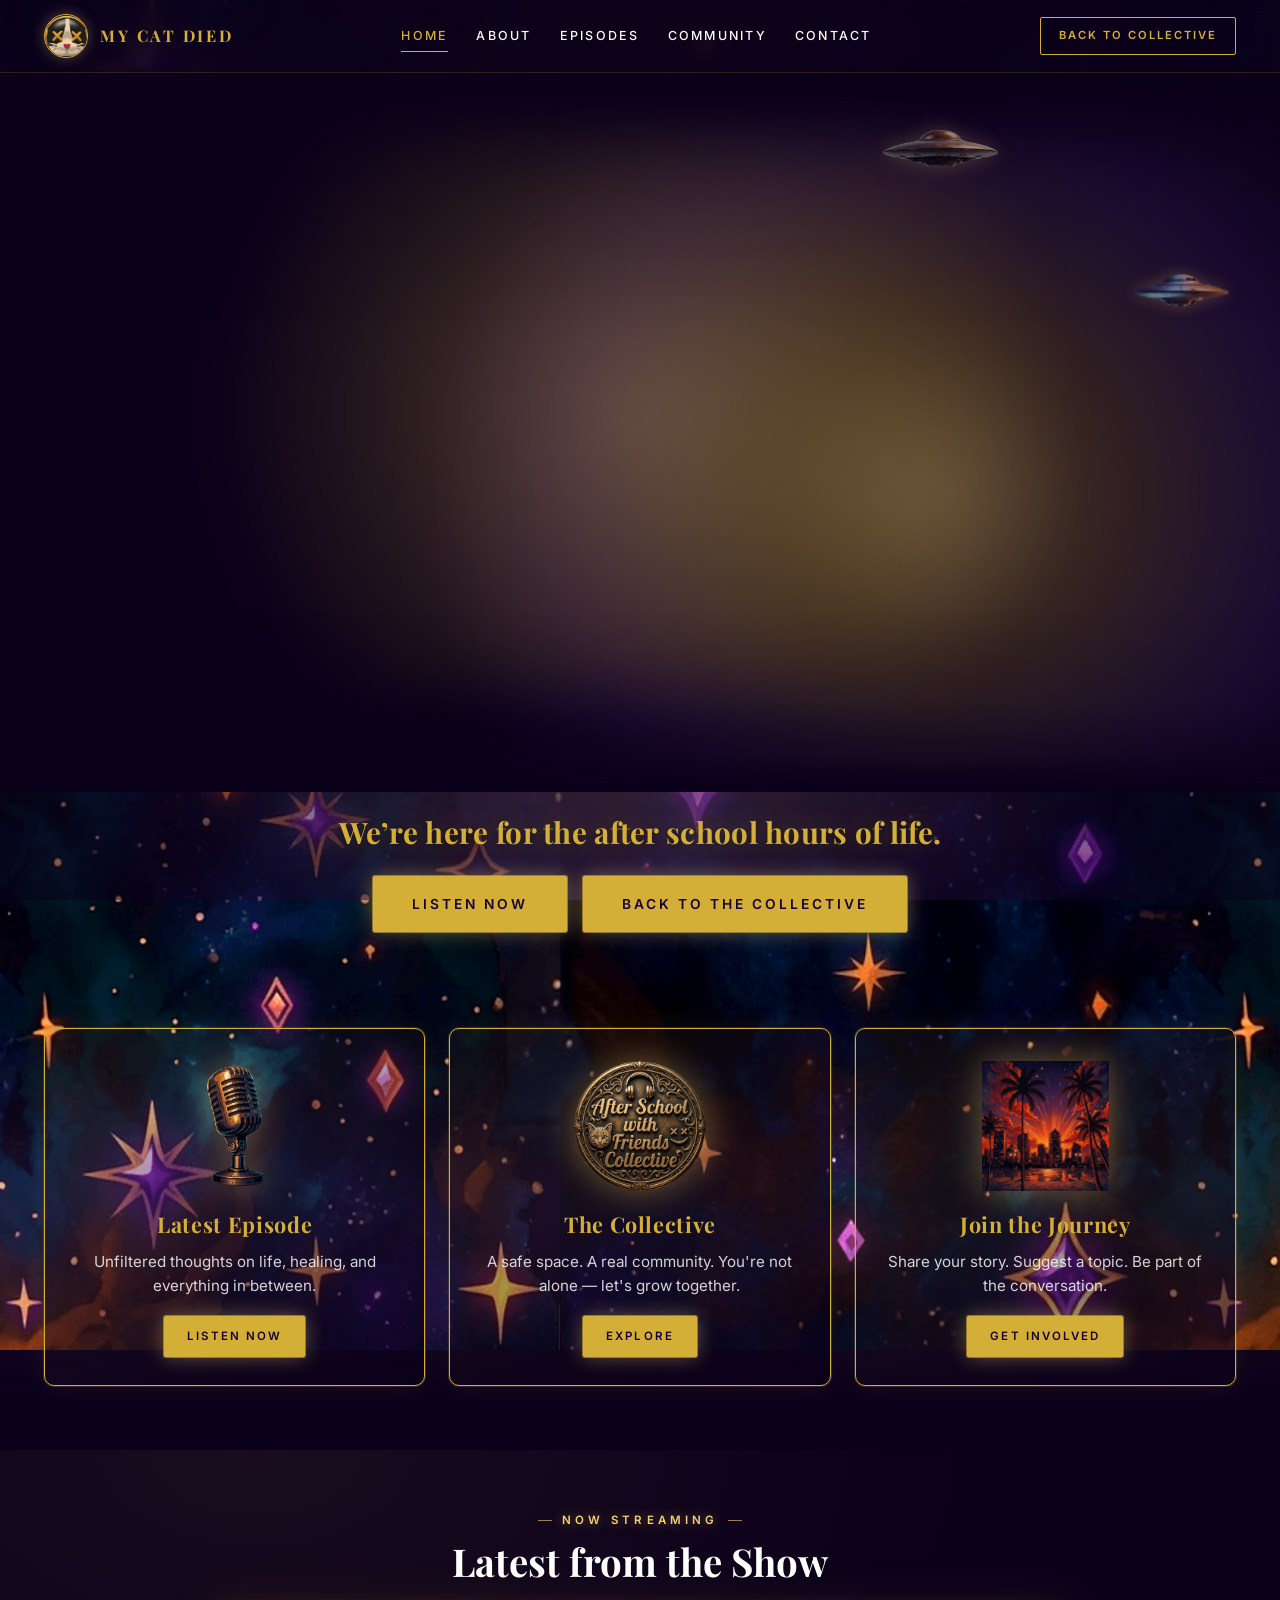
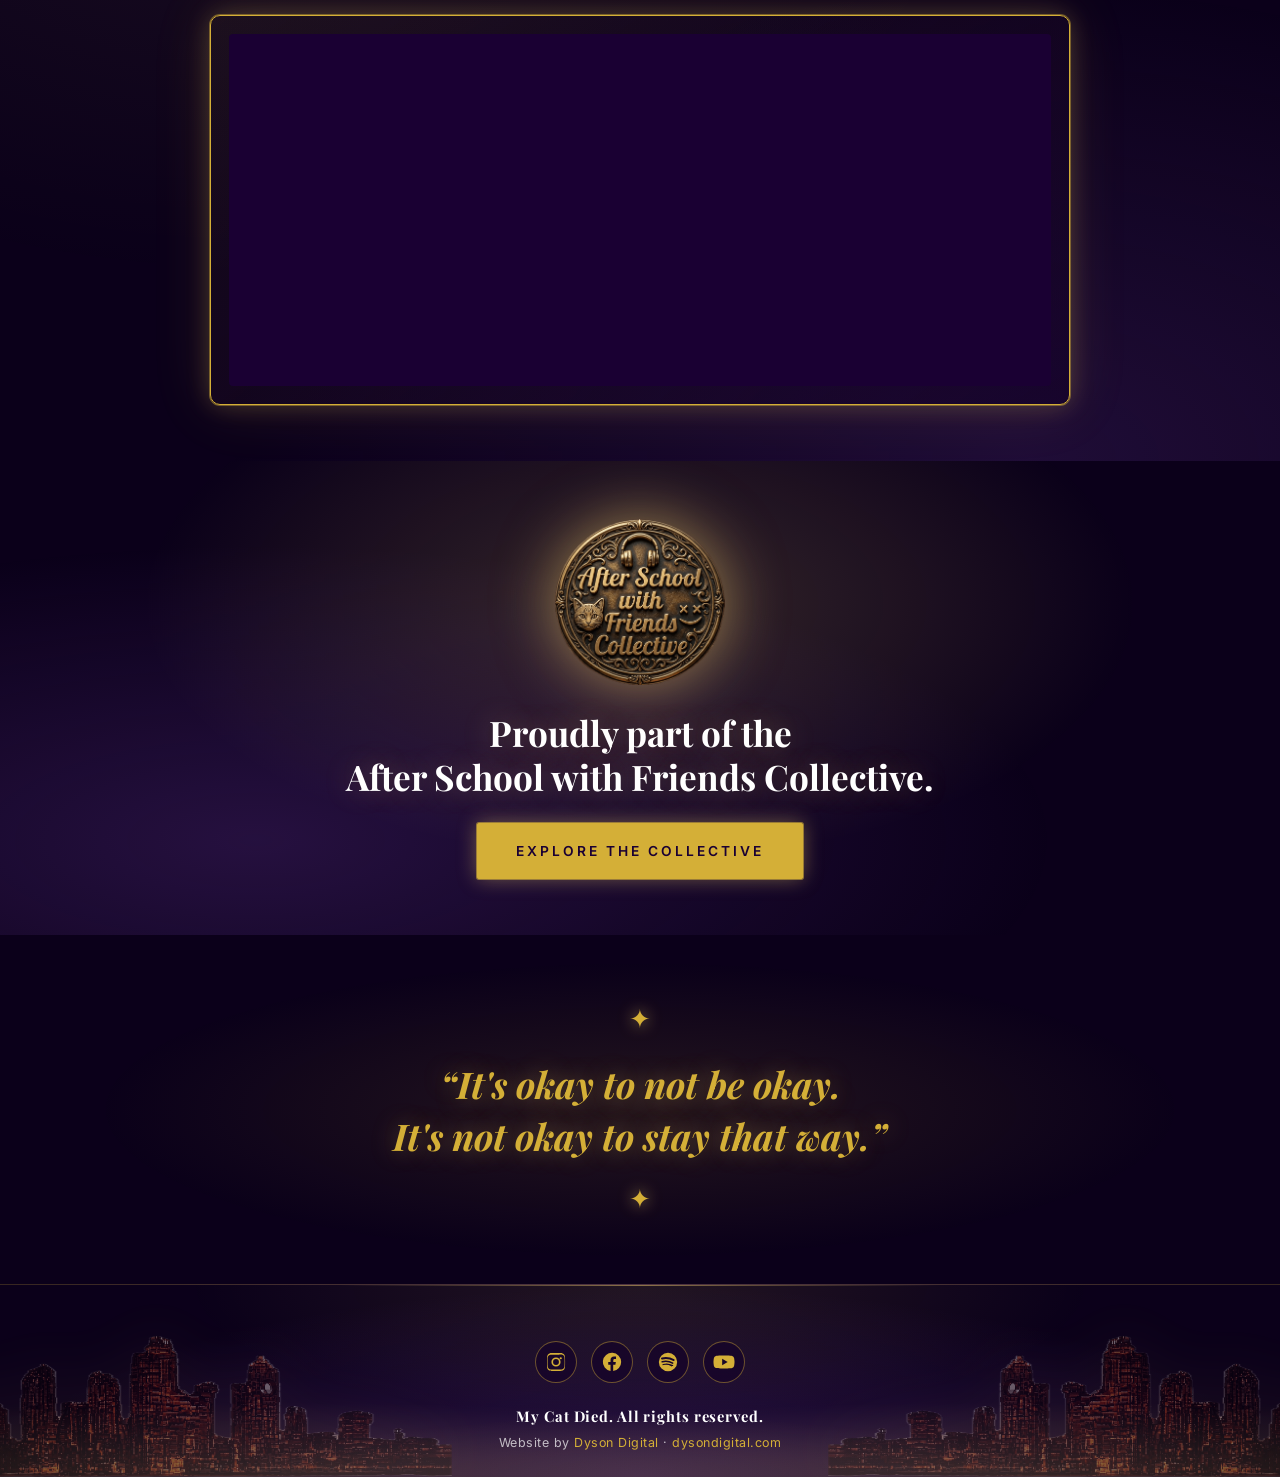
==== index.html @ 33114d86 "Add files via upload" ====
<!DOCTYPE html>
<html lang="en">
<head>
  <meta charset="UTF-8" />
  <meta name="viewport" content="width=device-width, initial-scale=1.0" />
  <meta name="theme-color" content="#0b001a" />

  <title>My Cat Died — A Podcast About Life, Laughter & Mental Health</title>
  <meta name="description" content="My Cat Died is a podcast about life, laughter & mental health. Hosted by Staffman. Proudly part of the After School with Friends Collective." />
  <meta name="author" content="The Staffman / After School with Friends Collective" />
  <meta name="robots" content="index, follow" />

  <meta property="og:type" content="website" />
  <meta property="og:title" content="My Cat Died — A Podcast About Life, Laughter & Mental Health" />
  <meta property="og:description" content="Raw conversations. Real stories. A little humor. A lot of healing." />
  <meta property="og:image" content="images/logo-main.png" />
  <meta property="og:url" content="https://mycatdied.com" />

  <meta name="twitter:card" content="summary_large_image" />
  <meta name="twitter:title" content="My Cat Died — Podcast" />
  <meta name="twitter:description" content="A podcast about life, laughter & mental health." />
  <meta name="twitter:image" content="images/logo-main.png" />

  <link rel="icon" type="image/png" href="images/logo-main.png" />
  <link rel="apple-touch-icon" href="images/logo-main.png" />
  <link rel="shortcut icon" href="images/logo-main.png" />

  <link rel="preconnect" href="https://fonts.googleapis.com" />
  <link rel="preconnect" href="https://fonts.gstatic.com" crossorigin />
  <link href="https://fonts.googleapis.com/css2?family=Playfair+Display:ital,wght@0,400;0,700;0,900;1,400&family=Inter:wght@300;400;500;600;700&display=swap" rel="stylesheet" />

  <link rel="stylesheet" href="style.css?v=11" />

  <script type="application/ld+json">
  {
    "@context": "https://schema.org",
    "@type": "PodcastSeries",
    "name": "My Cat Died",
    "description": "A podcast about life, laughter & mental health. Hosted by Staffman.",
    "url": "https://mycatdied.com",
    "image": "images/logo-main.png",
    "author": { "@type": "Person", "name": "The Staffman" },
    "publisher": {
      "@type": "Organization",
      "name": "After School with Friends Collective",
      "url": "https://afterschoolspecialpodcast.com/collective.html",
      "logo": { "@type": "ImageObject", "url": "images/collective-stamp.png" }
    },
    "inLanguage": "en-US",
    "genre": ["Mental Health", "Comedy", "Talk"]
  }
  </script>

  <!-- Google tag (gtag.js) -->
  <script async src="https://www.googletagmanager.com/gtag/js?id=G-XLEHWOXNBV"></script>
  <script>
    window.dataLayer = window.dataLayer || [];
    function gtag(){dataLayer.push(arguments);}
    gtag('js', new Date());
    gtag('config', 'G-XLEHWOXNBV');
  </script>

  <!-- Microsoft Clarity -->
  <script type="text/javascript">
    (function(c,l,a,r,i,t,y){
      c[a]=c[a]||function(){(c[a].q=c[a].q||[]).push(arguments)};
      t=l.createElement(r);t.async=1;t.src="https://www.clarity.ms/tag/"+i;
      y=l.getElementsByTagName(r)[0];y.parentNode.insertBefore(t,y);
    })(window, document, "clarity", "script", "w18806kn40");
  </script>
</head>
<body class="is-home">

  <!-- Star background system (layered: far + near for depth) -->
  <div class="page-bg page-bg-far" aria-hidden="true"></div>
  <div class="page-bg" aria-hidden="true"></div>
  <div class="page-overlay" aria-hidden="true"></div>

  <!-- Global ambient ships (drift across all pages, low opacity) -->
  <div class="ambient-ships" aria-hidden="true">
    <img class="ambient-ship ambient-ship-a" src="images/hero-spaceship2.png" alt="" loading="lazy" />
    <img class="ambient-ship ambient-ship-b" src="images/hero-spaceship3.png" alt="" loading="lazy" />
  </div>

  <!-- ============== HEADER ============== -->
  <header class="site-header" id="siteHeader">
    <div class="container header-inner">
      <a href="index.html" class="brand" aria-label="My Cat Died home">
        <img src="images/logo-main.png" alt="My Cat Died" width="48" height="48" loading="eager" />
        <span class="brand-text">MY CAT DIED</span>
      </a>

      <nav class="primary-nav" aria-label="Primary">
        <a href="index.html" class="active">Home</a>
        <a href="about.html">About</a>
        <a href="episodes.html">Episodes</a>
        <a href="community.html">Community</a>
        <a href="contact.html">Contact</a>
      </nav>

      <a href="https://afterschoolspecialpodcast.com/collective.html" class="btn-collective" target="_blank" rel="noopener">
        Back to Collective
      </a>

      <button class="nav-toggle" id="navToggle" aria-label="Open menu" aria-expanded="false" aria-controls="mobileMenu">
        <span></span><span></span><span></span>
      </button>
    </div>

    <div class="mobile-menu" id="mobileMenu" aria-hidden="true">
      <a href="index.html">Home</a>
      <a href="about.html">About</a>
      <a href="episodes.html">Episodes</a>
      <a href="community.html">Community</a>
      <a href="contact.html">Contact</a>
      <a href="https://afterschoolspecialpodcast.com/collective.html" class="mobile-collective" target="_blank" rel="noopener">Back to Collective</a>
    </div>
  </header>

  <main>

    <!-- ============== 1. HERO — cinematic scene composition ============== -->
    <section class="hero" id="hero">
      <div class="hero-overlay" aria-hidden="true"></div>
      <div class="hero-aura" aria-hidden="true"></div>

      <div class="hero-ships" aria-hidden="true">
        <img src="images/hero-ship.png" class="ship ship-1" alt="" loading="lazy" />
        <img src="images/hero-spaceship2.png" class="ship ship-2" alt="" loading="lazy" />
        <img src="images/hero-spaceship3.png" class="ship ship-3" alt="" loading="lazy" />
      </div>

      <div class="hero-video-stage">
        <div class="hero-video-glow"></div>
        <video
          class="hero-video hero-video-desktop"
          autoplay
          muted
          loop
          playsinline
          webkit-playsinline
          preload="auto"
          aria-label="My Cat Died — A podcast about life, laughter and mental health">
          <source src="videos/hero-foreground.MP4" type="video/mp4" />
          <source src="videos/hero-foreground.mp4" type="video/mp4" />
          <source src="videos/hero-foreground.MOV" type="video/mp4" />
        </video>
        <video
          class="hero-video hero-video-mobile"
          autoplay
          muted
          loop
          playsinline
          webkit-playsinline
          preload="auto"
          aria-hidden="true">
          <source src="videos/hero-foregroundmobile.mp4" type="video/mp4" />
          <source src="videos/hero-foregroundmobile.MP4" type="video/mp4" />
        </video>
      </div>
    </section>

    <!-- ============== HERO CLOSER — sits BELOW the video ============== -->
    <section class="hero-closer">
      <div class="container">
        <p class="hero-blurb">We&rsquo;re here for the after school hours of life.</p>
        <div class="hero-ctas">
          <a href="episodes.html" class="btn btn-gold btn-large">Listen Now</a>
          <a href="https://afterschoolspecialpodcast.com/collective.html" class="btn btn-outline btn-large" target="_blank" rel="noopener">Back to the Collective</a>
        </div>
      </div>
    </section>

    <!-- ============== 3. THREE-COLUMN GRID ============== -->
    <section class="trio">
      <div class="container">
        <ul class="trio-grid">
          <li class="trio-card reveal">
            <div class="trio-art">
              <img src="images/mic-icon.png" alt="" width="120" height="120" loading="lazy" />
            </div>
            <h3 class="trio-title">Latest Episode</h3>
            <p class="trio-text">Unfiltered thoughts on life, healing, and everything in between.</p>
            <a href="https://youtube.com/playlist?list=PLUnJ58rriL2nVkKyARi2ZxRElRtIhyahf&amp;si=g2WKGGjM8XmA2pbw" class="btn btn-gold btn-small" target="_blank" rel="noopener">Listen Now</a>
          </li>

          <li class="trio-card trio-card-center reveal">
            <div class="trio-art">
              <img src="images/collective-stamp.png" alt="After School with Friends Collective seal" width="160" height="160" loading="lazy" />
            </div>
            <h3 class="trio-title">The Collective</h3>
            <p class="trio-text">A safe space. A real community. You're not alone — let's grow together.</p>
            <a href="https://afterschoolspecialpodcast.com/collective.html" class="btn btn-gold btn-small" target="_blank" rel="noopener">Explore</a>
          </li>

          <li class="trio-card reveal">
            <div class="trio-art">
              <img src="images/hero-palms.png" alt="" width="220" height="180" loading="lazy" />
            </div>
            <h3 class="trio-title">Join the Journey</h3>
            <p class="trio-text">Share your story. Suggest a topic. Be part of the conversation.</p>
            <a href="contact.html" class="btn btn-gold btn-small">Get Involved</a>
          </li>
        </ul>
      </div>
    </section>

    <!-- ============== 4. FEATURED SPOTIFY EMBED ============== -->
    <section class="featured" id="featured">
      <div class="container">
        <div class="section-head reveal">
          <span class="section-kicker">Now Streaming</span>
          <h2 class="section-title">Latest from the Show</h2>
        </div>

        <div class="featured-frame reveal">
          <iframe
            class="spotify-embed"
            title="My Cat Died on Spotify"
            src="https://open.spotify.com/embed/show/7yxQ1P6vtBlSaiVeNswRfO?utm_source=generator&theme=0"
            width="100%"
            height="352"
            frameborder="0"
            loading="lazy"
            allow="autoplay; clipboard-write; encrypted-media; fullscreen; picture-in-picture"></iframe>
        </div>
      </div>
    </section>

    <!-- ============== 5. PROUDLY PART OF ============== -->
    <section class="proudly" id="proudly">
      <div class="container proudly-inner reveal">
        <img class="proudly-stamp" src="images/collective-stamp.png" alt="After School with Friends Collective seal" width="180" height="180" loading="lazy" />
        <h2 class="proudly-title">Proudly part of the<br/>After School with Friends Collective.</h2>
        <a href="https://afterschoolspecialpodcast.com/collective.html" class="btn btn-gold btn-large btn-glow" target="_blank" rel="noopener">Explore the Collective</a>
      </div>
    </section>

    <!-- ============== 6. QUOTE ============== -->
    <section class="quote-section">
      <div class="container reveal">
        <span class="quote-stars" aria-hidden="true">✦</span>
        <blockquote class="big-quote">
          &ldquo;It's okay to not be okay.<br/>
          It's not okay to stay that way.&rdquo;
        </blockquote>
        <span class="quote-stars" aria-hidden="true">✦</span>
      </div>
    </section>
  </main>

  <!-- ============== ENHANCED FOOTER ============== -->
  <footer class="site-footer">
    <div class="footer-cities" aria-hidden="true">
      <img class="footer-city footer-city-left" src="images/hero-city.png" alt="" loading="lazy" />
      <img class="footer-city footer-city-right" src="images/hero-city.png" alt="" loading="lazy" />
    </div>

    <div class="container footer-inner">
      <ul class="footer-socials" aria-label="Follow us">
        <li><a href="https://www.instagram.com/mycatdiedpod/" target="_blank" rel="noopener" aria-label="Instagram">
          <svg viewBox="0 0 24 24" width="22" height="22" aria-hidden="true"><path fill="currentColor" d="M12 2.2c3.2 0 3.6 0 4.8.1 1.2 0 1.8.2 2.3.4.6.2 1 .5 1.4.9.4.4.7.9.9 1.4.2.5.4 1.1.4 2.3.1 1.2.1 1.6.1 4.7s0 3.5-.1 4.7c0 1.2-.2 1.8-.4 2.3-.2.6-.5 1-.9 1.4-.4.4-.9.7-1.4.9-.5.2-1.1.4-2.3.4-1.2.1-1.6.1-4.8.1s-3.6 0-4.8-.1c-1.2 0-1.8-.2-2.3-.4-.6-.2-1-.5-1.4-.9-.4-.4-.7-.9-.9-1.4-.2-.5-.4-1.1-.4-2.3C2.2 15.5 2.2 15.1 2.2 12s0-3.5.1-4.7c0-1.2.2-1.8.4-2.3.2-.6.5-1 .9-1.4.4-.4.9-.7 1.4-.9.5-.2 1.1-.4 2.3-.4C8.5 2.2 8.9 2.2 12 2.2Zm0 1.8c-3.1 0-3.5 0-4.7.1-1.1 0-1.7.2-2.1.3-.5.2-.9.4-1.3.8-.4.4-.6.8-.8 1.3-.1.4-.3 1-.3 2.1C2.8 9.5 2.8 9.9 2.8 12s0 2.5.1 3.7c0 1.1.2 1.7.3 2.1.2.5.4.9.8 1.3.4.4.8.6 1.3.8.4.1 1 .3 2.1.3 1.2.1 1.6.1 4.7.1s3.5 0 4.7-.1c1.1 0 1.7-.2 2.1-.3.5-.2.9-.4 1.3-.8.4-.4.6-.8.8-1.3.1-.4.3-1 .3-2.1.1-1.2.1-1.6.1-3.7s0-2.5-.1-3.7c0-1.1-.2-1.7-.3-2.1-.2-.5-.4-.9-.8-1.3-.4-.4-.8-.6-1.3-.8-.4-.1-1-.3-2.1-.3C15.5 4 15.1 4 12 4Zm0 3a5 5 0 1 1 0 10 5 5 0 0 1 0-10Zm0 1.8a3.2 3.2 0 1 0 0 6.4 3.2 3.2 0 0 0 0-6.4Zm5.2-2.1a1.2 1.2 0 1 1 0 2.4 1.2 1.2 0 0 1 0-2.4Z"/></svg>
        </a></li>
        <li><a href="https://www.facebook.com/" target="_blank" rel="noopener" aria-label="Facebook">
          <svg viewBox="0 0 24 24" width="22" height="22" aria-hidden="true"><path fill="currentColor" d="M22 12a10 10 0 1 0-11.6 9.9v-7H7.9V12h2.5V9.8c0-2.5 1.5-3.9 3.8-3.9 1.1 0 2.2.2 2.2.2v2.5H15c-1.2 0-1.6.7-1.6 1.5V12h2.8l-.5 2.9h-2.4v7A10 10 0 0 0 22 12Z"/></svg>
        </a></li>
        <li><a href="https://open.spotify.com/show/7yxQ1P6vtBlSaiVeNswRfO" target="_blank" rel="noopener" aria-label="Spotify">
          <svg viewBox="0 0 24 24" width="22" height="22" aria-hidden="true"><path fill="currentColor" d="M12 2a10 10 0 1 0 10 10A10 10 0 0 0 12 2Zm4.6 14.4a.7.7 0 0 1-1 .2A12 12 0 0 0 7 15.4a.7.7 0 1 1-.4-1.3 13.4 13.4 0 0 1 10.6 1.3.7.7 0 0 1 .4.9Zm1.2-2.7a.9.9 0 0 1-1.2.3 14.6 14.6 0 0 0-10.5-1.5.9.9 0 1 1-.5-1.7A16.4 16.4 0 0 1 17.6 12.5a.9.9 0 0 1 .2 1.2Zm.1-2.8a17.5 17.5 0 0 0-12-1.7 1.1 1.1 0 1 1-.6-2.1 19.7 19.7 0 0 1 13.5 1.9 1.1 1.1 0 0 1-1 1.9Z"/></svg>
        </a></li>
        <li><a href="https://youtube.com/playlist?list=PLUnJ58rriL2nVkKyARi2ZxRElRtIhyahf&si=g2WKGGjM8XmA2pbw" target="_blank" rel="noopener" aria-label="YouTube">
          <svg viewBox="0 0 24 24" width="22" height="22" aria-hidden="true"><path fill="currentColor" d="M23 7.6a3 3 0 0 0-2.1-2.1C19.1 5 12 5 12 5s-7.1 0-8.9.5A3 3 0 0 0 1 7.6 31 31 0 0 0 .5 12 31 31 0 0 0 1 16.4a3 3 0 0 0 2.1 2.1C4.9 19 12 19 12 19s7.1 0 8.9-.5a3 3 0 0 0 2.1-2.1A31 31 0 0 0 23.5 12 31 31 0 0 0 23 7.6ZM10 15.5v-7l6 3.5Z"/></svg>
        </a></li>
      </ul>

      <p class="footer-copy">My Cat Died. All rights reserved.</p>
      <p class="footer-credit">Website by <a href="https://dysondigital.com/" target="_blank" rel="noopener">Dyson Digital</a> &middot; <a href="https://dysondigital.com/" target="_blank" rel="noopener">dysondigital.com</a></p>
    </div>
  </footer>

  <script src="script.js?v=5" defer></script>
</body>
</html>
---- style.css ----
/* =================================================================
   MY CAT DIED — After School with Friends Collective
   Refined external stylesheet
   Aesthetic: Sci-Fi Pop Art × Art Deco × Neon Glow × Poster Composition
   ================================================================= */

/* ---------- Tokens ---------- */
:root {
  --bg-base:        #0b001a;
  --bg-lifted:      #140028;
  --bg-secondary:   #1a0033;
  --bg-soft:        #f8f4ff;

  --gold:           #d4af37;
  --gold-warm:      #b8932e;
  --glow:           #f5d06f;
  --glow-soft:      rgba(245, 208, 111, 0.35);

  --text-light:     #ffffff;
  --text-dark:      #1a0033;
  --text-muted:     rgba(255, 255, 255, 0.82);
  --text-muted-2:   rgba(255, 255, 255, 0.7);

  --font-display:   'Playfair Display', Georgia, serif;
  --font-body:      'Inter', -apple-system, BlinkMacSystemFont, 'Segoe UI', sans-serif;

  --max-w:          1240px;
  --pad-section:    64px;
  --pad-section-m:  40px;
  --radius-sm:      4px;
  --radius-md:      10px;

  --glow-gold:      0 0 0 1px rgba(212, 175, 55, 0.45),
                    0 0 24px rgba(245, 208, 111, 0.22),
                    0 0 60px rgba(212, 175, 55, 0.14);
  --glow-button:    0 0 0 1px rgba(212, 175, 55, 0.6),
                    0 0 20px rgba(245, 208, 111, 0.4);
  --glow-button-hv: 0 0 0 1px rgba(245, 208, 111, 0.95),
                    0 0 32px rgba(245, 208, 111, 0.65),
                    0 0 60px rgba(245, 208, 111, 0.35);

  --ease:           cubic-bezier(0.4, 0, 0.2, 1);
  --header-h:       72px;
}

/* ---------- Reset ---------- */
*, *::before, *::after { box-sizing: border-box; }
html { scroll-behavior: smooth; -webkit-text-size-adjust: 100%; }
body {
  margin: 0;
  font-family: var(--font-body);
  font-weight: 400;
  line-height: 1.6;
  color: var(--text-light);
  background: var(--bg-base);
  overflow-x: hidden;
  min-height: 100vh;
  -webkit-font-smoothing: antialiased;
  -moz-osx-font-smoothing: grayscale;
  position: relative;
}
img, video, iframe { display: block; max-width: 100%; }
a { color: inherit; text-decoration: none; }
button { font-family: inherit; cursor: pointer; border: none; background: none; }
input, textarea { font-family: inherit; }

.container {
  max-width: var(--max-w);
  margin: 0 auto;
  padding-left: 24px;
  padding-right: 24px;
  width: 100%;
}

.reveal {
  opacity: 0;
  transform: translateY(16px);
  transition: opacity 0.7s var(--ease), transform 0.7s var(--ease);
}
.reveal.is-visible { opacity: 1; transform: translateY(0); }

/* =================================================================
   STAR BACKGROUND SYSTEM — layered for depth, GPU-composited animation
   Rewritten: transform-based motion on a 200% oversized layer = paints
   once, animates entirely on GPU compositor (zero per-frame paint cost).
   ================================================================= */
.page-bg {
  position: fixed;
  inset: -50% -50%;
  width: 200%;
  height: 200%;
  background-image: url("images/about-stars.png");
  background-repeat: repeat;
  background-size: 1200px auto;
  opacity: 1;
  filter: brightness(1.15) contrast(1.08);
  z-index: -2;
  pointer-events: none;
  animation: starDrift 90s linear infinite;
  will-change: transform;
  /* Force own GPU compositor layer */
  transform: translate3d(0, 0, 0);
  backface-visibility: hidden;
}
.page-bg-far {
  z-index: -3;
  opacity: 0.85;
  background-size: 1800px auto;
  filter: brightness(1.1) contrast(1.05) blur(0.5px);
  animation: starDriftFar 220s linear infinite;
}
.page-bg-community {
  background-image: url("images/community-background.PNG");
  background-size: cover;
  background-position: center;
  background-repeat: no-repeat;
  opacity: 1;
  animation: none;
  filter: brightness(1.05);
  /* Community uses its own static bg — no oversized container needed */
  inset: 0;
  width: 100%;
  height: 100%;
}
.page-overlay {
  position: fixed;
  inset: 0;
  background:
    radial-gradient(ellipse at 50% 0%, rgba(245, 208, 111, 0.06), transparent 60%),
    radial-gradient(ellipse at 50% 100%, rgba(107, 58, 160, 0.22), transparent 60%),
    rgba(11, 0, 26, 0.5);
  z-index: -1;
  pointer-events: none;
}

/* GPU-composited drift — only transform animates, no paint per frame */
@keyframes starDrift {
  from { transform: translate3d(0, 0, 0); }
  to   { transform: translate3d(-1200px, -800px, 0); }
}
@keyframes starDriftFar {
  from { transform: translate3d(0, 0, 0); }
  to   { transform: translate3d(1800px, -1200px, 0); }
}

/* =================================================================
   GLOBAL AMBIENT SHIPS — drift across all pages, low opacity
   ================================================================= */
.ambient-ships {
  position: fixed;
  inset: 0;
  pointer-events: none;
  overflow: hidden;
  z-index: 0;
}
.ambient-ship {
  position: absolute;
  display: block;
  pointer-events: none;
  will-change: transform;
}
.ambient-ship-a {
  top: 18%;
  left: -10%;
  width: 7%;
  max-width: 110px;
  min-width: 50px;
  opacity: 0.18;
  filter: drop-shadow(0 0 14px rgba(245, 208, 111, 0.35));
  animation: ambient-cruise-a 80s linear infinite;
}
.ambient-ship-b {
  top: 62%;
  right: -10%;
  width: 5.5%;
  max-width: 90px;
  min-width: 40px;
  opacity: 0.14;
  filter: drop-shadow(0 0 10px rgba(245, 208, 111, 0.3));
  animation: ambient-cruise-b 110s linear infinite;
}
@keyframes ambient-cruise-a {
  from { transform: translate3d(0, 0, 0) rotate(-4deg); }
  to   { transform: translate3d(120vw, -80px, 0) rotate(-4deg); }
}
@keyframes ambient-cruise-b {
  from { transform: translate3d(0, 0, 0) rotate(3deg); }
  to   { transform: translate3d(-120vw, 60px, 0) rotate(3deg); }
}

/* =================================================================
   HEADER
   ================================================================= */
.site-header {
  position: fixed;
  top: 0; left: 0; right: 0;
  z-index: 100;
  padding: 14px 0;
  background: rgba(11, 0, 26, 0.85);
  backdrop-filter: blur(8px);
  -webkit-backdrop-filter: blur(8px);
  border-bottom: 1px solid rgba(212, 175, 55, 0.18);
  transition: padding 0.3s var(--ease), background 0.3s var(--ease);
}
.site-header.scrolled {
  padding: 10px 0;
  background: rgba(11, 0, 26, 0.95);
  border-bottom-color: rgba(212, 175, 55, 0.3);
}
.header-inner {
  display: flex;
  align-items: center;
  justify-content: space-between;
  gap: 20px;
}
.brand {
  display: flex;
  align-items: center;
  gap: 12px;
  flex-shrink: 0;
}
.brand img {
  width: 44px; height: 44px;
  border-radius: 50%;
  border: 1.5px solid var(--gold);
  object-fit: cover;
  box-shadow: 0 0 14px rgba(245, 208, 111, 0.3);
}
.brand-text {
  font-family: var(--font-display);
  font-weight: 700;
  font-size: 1rem;
  letter-spacing: 0.16em;
  color: var(--gold);
}
.primary-nav { display: flex; gap: 28px; flex: 1; justify-content: center; }
.primary-nav a {
  font-size: 0.78rem;
  font-weight: 500;
  letter-spacing: 0.18em;
  text-transform: uppercase;
  color: var(--text-light);
  position: relative;
  padding: 4px 0;
  transition: color 0.25s var(--ease);
}
.primary-nav a::after {
  content: "";
  position: absolute;
  left: 0; bottom: -2px;
  width: 0; height: 1px;
  background: var(--gold);
  transition: width 0.3s var(--ease);
}
.primary-nav a:hover { color: var(--gold); }
.primary-nav a:hover::after,
.primary-nav a.active::after { width: 100%; }
.primary-nav a.active { color: var(--gold); }

.btn-collective {
  display: inline-block;
  padding: 9px 18px;
  font-size: 0.7rem;
  font-weight: 600;
  letter-spacing: 0.18em;
  text-transform: uppercase;
  color: var(--gold);
  border: 1px solid var(--gold);
  border-radius: 2px;
  white-space: nowrap;
  transition: background 0.25s var(--ease), color 0.25s var(--ease),
              box-shadow 0.25s var(--ease), transform 0.25s var(--ease);
  flex-shrink: 0;
}
.btn-collective:hover {
  background: var(--gold);
  color: var(--text-dark);
  box-shadow: 0 0 22px rgba(245, 208, 111, 0.5);
  transform: translateY(-1px);
}

.nav-toggle {
  display: none;
  width: 42px; height: 42px;
  padding: 9px;
  border: 1px solid rgba(212, 175, 55, 0.4);
  border-radius: var(--radius-sm);
  flex-direction: column;
  justify-content: space-between;
}
.nav-toggle span {
  display: block;
  height: 2px;
  background: var(--gold);
  transition: transform 0.3s var(--ease), opacity 0.3s var(--ease);
}
.nav-toggle.open span:nth-child(1) { transform: translateY(8px) rotate(45deg); }
.nav-toggle.open span:nth-child(2) { opacity: 0; }
.nav-toggle.open span:nth-child(3) { transform: translateY(-8px) rotate(-45deg); }

.mobile-menu {
  display: none;
  flex-direction: column;
  background: var(--bg-secondary);
  border-top: 1px solid rgba(212, 175, 55, 0.22);
  max-height: 0;
  overflow: hidden;
  transition: max-height 0.4s var(--ease);
}
.mobile-menu.open { max-height: 500px; }
.mobile-menu a {
  padding: 16px 24px;
  border-bottom: 1px solid rgba(212, 175, 55, 0.08);
  font-size: 0.86rem;
  letter-spacing: 0.18em;
  text-transform: uppercase;
  color: var(--text-light);
  transition: color 0.2s var(--ease), background 0.2s var(--ease);
}
.mobile-menu a:last-child { border-bottom: none; }
.mobile-menu a:hover { color: var(--gold); background: rgba(212, 175, 55, 0.05); }
.mobile-collective { color: var(--gold) !important; }

/* =================================================================
   BUTTONS
   ================================================================= */
.btn {
  display: inline-block;
  padding: 13px 28px;
  font-size: 0.8rem;
  font-weight: 600;
  letter-spacing: 0.22em;
  text-transform: uppercase;
  border-radius: 2px;
  border: 1.5px solid transparent;
  white-space: nowrap;
  transition: transform 0.25s var(--ease), box-shadow 0.3s var(--ease),
              background 0.25s var(--ease), color 0.25s var(--ease),
              border-color 0.25s var(--ease);
}
.btn-large { padding: 16px 38px; font-size: 0.86rem; }
.btn-small { padding: 10px 22px; font-size: 0.72rem; letter-spacing: 0.18em; }
.btn-gold {
  background: var(--gold);
  color: var(--text-dark);
  border-color: var(--gold);
  box-shadow: var(--glow-button);
}
.btn-gold:hover,
.btn-gold:focus-visible {
  background: var(--glow);
  color: var(--text-dark);
  border-color: var(--glow);
  transform: translateY(-2px) scale(1.02);
  box-shadow: var(--glow-button-hv);
}
.btn-glow { box-shadow: var(--glow-button); }

/* =================================================================
   HERO — pure cinematic video, sized to its natural aspect ratio
   No flex, no min-height = no top/bottom gaps
   ================================================================= */
.hero {
  position: relative;
  width: 100%;
  margin-top: var(--header-h);
  overflow: hidden;
  isolation: isolate;
  background: var(--bg-base);
}

/* Light atmospheric overlay — never a flat dark wash, never a hard seam */
.hero-overlay {
  position: absolute;
  inset: 0;
  background:
    linear-gradient(180deg,
      rgba(11, 0, 26, 0.35) 0%,
      rgba(11, 0, 26, 0.08) 18%,
      transparent 35%,
      transparent 75%,
      rgba(11, 0, 26, 0.25) 100%);
  z-index: 4;
  pointer-events: none;
}

/* Atmospheric aura — large radial behind the subject (perf optimized) */
.hero-aura {
  position: absolute;
  top: 8%;
  right: -8%;
  width: 78%;
  height: 92%;
  background:
    radial-gradient(circle at 55% 55%,
      rgba(245, 208, 111, 0.38) 0%,
      rgba(212, 175, 55, 0.2) 25%,
      rgba(107, 58, 160, 0.18) 55%,
      transparent 78%);
  filter: blur(28px);
  z-index: 1;
  pointer-events: none;
  /* Static — no continuous animation = no continuous repaints */
  transform: translateZ(0);
}

/* Floating ships in hero (foreground layer) */
.hero-ships {
  position: absolute;
  inset: 0;
  z-index: 3;
  pointer-events: none;
  overflow: hidden;
}
.ship {
  position: absolute;
  display: block;
  pointer-events: none;
  will-change: transform;
}
.ship-1 {
  top: 14%;
  left: 6%;
  width: 11%;
  max-width: 160px;
  min-width: 70px;
  opacity: 0.85;
  filter: drop-shadow(0 0 14px rgba(245, 208, 111, 0.45));
  animation: ship-drift-1 14s ease-in-out infinite;
}
@keyframes ship-drift-1 {
  0%, 100% { transform: translate(0, 0) rotate(-2deg); }
  25%      { transform: translate(10px, -8px) rotate(-1deg); }
  50%      { transform: translate(0, -14px) rotate(-2deg); }
  75%      { transform: translate(-8px, -6px) rotate(-3deg); }
}
.ship-2 {
  top: 8%;
  right: 22%;
  width: 9%;
  max-width: 130px;
  min-width: 60px;
  opacity: 0.7;
  filter: drop-shadow(0 0 10px rgba(245, 208, 111, 0.4));
  animation: ship-drift-2 18s ease-in-out infinite;
}
@keyframes ship-drift-2 {
  0%, 100% { transform: translate(0, 0) rotate(-2deg); }
  33%      { transform: translate(-12px, 6px) rotate(-1deg); }
  66%      { transform: translate(8px, -8px) rotate(-3deg); }
}
.ship-3 {
  top: 28%;
  right: 4%;
  width: 7.5%;
  max-width: 110px;
  min-width: 50px;
  opacity: 0.62;
  filter: drop-shadow(0 0 8px rgba(245, 208, 111, 0.4));
  animation: ship-drift-3 22s ease-in-out infinite;
}
@keyframes ship-drift-3 {
  0%, 100% { transform: translate(0, 0) rotate(2deg); }
  33%      { transform: translate(-14px, -6px) rotate(1deg); }
  66%      { transform: translate(-6px, -12px) rotate(3deg); }
}

/* =================================================================
   HERO VIDEO STAGE — drives hero height; aspect-ratio = no gaps
   ================================================================= */
.hero-video-stage {
  position: relative;
  width: 100%;
  /* Aspect ratio matches the video composition — eliminates all gaps */
  aspect-ratio: 16 / 9;
  display: block;
  z-index: 2;
  overflow: hidden;
}

/* Glow halo behind video (static — no animation perf cost) */
.hero-video-glow {
  position: absolute;
  width: 78%;
  height: 78%;
  top: 8%;
  left: 11%;
  background:
    radial-gradient(
      circle,
      rgba(245, 208, 111, 0.32) 0%,
      rgba(212, 175, 55, 0.14) 45%,
      transparent 75%
    );
  filter: blur(28px);
  z-index: 1;
  pointer-events: none;
  transform: translateZ(0);
}

/* The video itself — fills its stage, GPU-isolated, no continuous repaints */
.hero-video {
  position: absolute;
  inset: 0;
  display: block;
  vertical-align: top;
  width: 100%;
  height: 100%;
  z-index: 2;
  object-fit: cover;
  object-position: center;
  opacity: 0.96;
  filter: brightness(1.18) contrast(1.06) saturate(1.06);
  background: transparent;
  border-radius: 0;
  /* Soft fade only at very bottom edge — minimal so it doesn't look like dead space */
  -webkit-mask-image: linear-gradient(
    180deg,
    rgba(0, 0, 0, 1) 0%,
    rgba(0, 0, 0, 1) 96%,
    rgba(0, 0, 0, 0.85) 100%
  );
  mask-image: linear-gradient(
    180deg,
    rgba(0, 0, 0, 1) 0%,
    rgba(0, 0, 0, 1) 96%,
    rgba(0, 0, 0, 0.85) 100%
  );
  /* GPU-isolated */
  transform: translateZ(0);
}

/* =================================================================
   HERO CLOSER — tagline + CTAs sit below the video, above the trio
   ================================================================= */
.hero-closer {
  position: relative;
  z-index: 6;
  padding: 20px 0 40px;
  text-align: center;
  background:
    radial-gradient(ellipse at 50% 0%, rgba(245, 208, 111, 0.1), transparent 55%);
}
/* Atmospheric blend — soft gradient at hero's bottom edge so video
   transitions seamlessly into the closer section (no hard line) */
.hero::after {
  content: "";
  position: absolute;
  left: 0;
  right: 0;
  bottom: 0;
  height: 90px;
  pointer-events: none;
  background:
    linear-gradient(180deg,
      transparent 0%,
      rgba(11, 0, 26, 0.4) 60%,
      var(--bg-base) 100%);
  z-index: 5;
}
.hero-closer .container {
  display: flex;
  flex-direction: column;
  align-items: center;
  gap: 24px;
}
.hero-blurb {
  font-family: var(--font-display);
  font-style: normal;
  font-weight: 700;
  font-size: clamp(1.35rem, 3vw, 1.85rem);
  color: var(--gold);
  margin: 0;
  max-width: 720px;
  line-height: 1.35;
  letter-spacing: 0.01em;
  text-transform: none;
  text-shadow: 0 0 28px rgba(245, 208, 111, 0.4),
               0 2px 12px rgba(0, 0, 0, 0.7);
}
.hero-ctas {
  display: flex;
  align-items: center;
  flex-wrap: wrap;
  gap: 16px;
  margin: 0;
  justify-content: center;
}
/* Visually hidden — accessibility utility (kept for any future use) */
.visually-hidden {
  position: absolute;
  width: 1px;
  height: 1px;
  padding: 0;
  margin: -1px;
  overflow: hidden;
  clip: rect(0, 0, 0, 0);
  white-space: nowrap;
  border: 0;
}

/* Outline CTA variant for "Back to the Collective" — solid gold by default */
.btn-outline {
  background: var(--gold);
  color: var(--text-dark);
  border: 1.5px solid var(--gold);
  box-shadow: var(--glow-button);
}
.btn-outline:hover,
.btn-outline:focus-visible {
  background: var(--glow);
  color: var(--text-dark);
  border-color: var(--glow);
  transform: translateY(-2px) scale(1.02);
  box-shadow: var(--glow-button-hv);
}
.btn-outline:active {
  background: var(--gold-warm);
  color: var(--text-dark);
  border-color: var(--glow);
  transform: translateY(0) scale(0.99);
  box-shadow: var(--glow-button);
}
/* Match btn-gold's active state for consistency */
.btn-gold:active {
  background: var(--gold-warm);
  color: var(--text-dark);
  border-color: var(--glow);
  transform: translateY(0) scale(0.99);
  box-shadow: var(--glow-button);
}

/* =================================================================
   3. THREE-COLUMN GRID — semi-transparent so stars bleed through
   ================================================================= */
.trio {
  padding: 56px 0 64px;
  position: relative;
  z-index: 1;
  background:
    radial-gradient(ellipse at 0% 50%, rgba(107, 58, 160, 0.22), transparent 55%),
    radial-gradient(ellipse at 100% 50%, rgba(245, 208, 111, 0.08), transparent 55%);
}
.trio-grid {
  list-style: none;
  margin: 0;
  padding: 0;
  display: grid;
  grid-template-columns: repeat(3, 1fr);
  gap: 24px;
}
.trio-card {
  display: flex;
  flex-direction: column;
  align-items: center;
  text-align: center;
  padding: 32px 24px 28px;
  background: linear-gradient(145deg, rgba(212, 175, 55, 0.06), rgba(11, 0, 26, 0.7));
  border: 1px solid var(--gold);
  border-radius: var(--radius-md);
  box-shadow: 0 0 0 1px rgba(212, 175, 55, 0.18),
              0 0 28px rgba(245, 208, 111, 0.08);
  transition: transform 0.3s var(--ease),
              border-color 0.3s var(--ease),
              box-shadow 0.3s var(--ease);
}
.trio-card:hover {
  transform: translateY(-4px);
  border-color: var(--glow);
  box-shadow: 0 0 0 1px rgba(245, 208, 111, 0.5),
              0 0 36px rgba(245, 208, 111, 0.3),
              0 0 80px rgba(212, 175, 55, 0.18);
}
.trio-art {
  height: 130px;
  display: flex;
  align-items: center;
  justify-content: center;
  margin-bottom: 16px;
}
.trio-art img {
  max-height: 130px;
  width: auto;
  object-fit: contain;
  filter: drop-shadow(0 0 18px rgba(245, 208, 111, 0.4));
}
.trio-card-center .trio-art img {
  animation: stamp-float 5s ease-in-out infinite;
}
.trio-title {
  font-family: var(--font-display);
  font-weight: 700;
  font-size: 1.35rem;
  margin: 0 0 8px;
  color: var(--gold);
  letter-spacing: 0.03em;
}
.trio-text {
  margin: 0 0 18px;
  font-size: 0.95rem;
  color: var(--text-muted);
  line-height: 1.6;
  flex: 1;
}

/* =================================================================
   FEATURED EPISODE
   ================================================================= */
.featured {
  padding: 56px 0;
  background:
    radial-gradient(ellipse at 80% 100%, rgba(107, 58, 160, 0.22), transparent 55%),
    radial-gradient(ellipse at 20% 0%, rgba(245, 208, 111, 0.06), transparent 50%);
  position: relative;
  z-index: 1;
}
.section-head { text-align: center; margin-bottom: 32px; }
.section-kicker {
  display: inline-block;
  font-size: 0.72rem;
  font-weight: 600;
  letter-spacing: 0.35em;
  text-transform: uppercase;
  color: var(--glow);
  margin-bottom: 10px;
  position: relative;
  padding: 0 24px;
  text-shadow: 0 0 12px rgba(245, 208, 111, 0.45);
}
.section-kicker::before,
.section-kicker::after {
  content: "";
  position: absolute;
  top: 50%;
  width: 14px; height: 1px;
  background: var(--glow);
  opacity: 0.6;
}
.section-kicker::before { left: 0; }
.section-kicker::after  { right: 0; }
.section-title {
  font-family: var(--font-display);
  font-weight: 700;
  font-size: clamp(1.7rem, 3.8vw, 2.4rem);
  line-height: 1.15;
  margin: 0 0 12px;
  color: var(--text-light);
}
.section-sub {
  font-size: 1rem;
  color: var(--text-muted);
  max-width: 620px;
  margin: 0 auto;
  line-height: 1.65;
}

.featured-frame {
  max-width: 860px;
  margin: 0 auto;
  padding: 18px;
  background: linear-gradient(145deg, rgba(212, 175, 55, 0.05), rgba(20, 0, 40, 0.6));
  border: 1px solid var(--gold);
  border-radius: var(--radius-md);
  box-shadow: var(--glow-gold);
  transition: box-shadow 0.3s var(--ease), transform 0.3s var(--ease);
}
.featured-frame:hover {
  transform: translateY(-2px);
  box-shadow: 0 0 0 1px rgba(245, 208, 111, 0.6),
              0 0 32px rgba(245, 208, 111, 0.32),
              0 0 80px rgba(212, 175, 55, 0.18);
}
.featured-frame-spacer { margin-top: 48px; }
.spotify-embed {
  width: 100%;
  border: 0;
  border-radius: var(--radius-sm);
  background: var(--bg-secondary);
  display: block;
}

/* =================================================================
   PROUDLY PART OF
   ================================================================= */
.proudly {
  padding: 56px 0;
  background:
    radial-gradient(ellipse at 50% 30%, rgba(245, 208, 111, 0.18), transparent 55%),
    radial-gradient(ellipse at 20% 80%, rgba(107, 58, 160, 0.28), transparent 55%);
  position: relative;
  overflow: hidden;
  text-align: center;
  z-index: 1;
}
.proudly-compact { padding: 48px 0; }
.proudly-inner {
  position: relative;
  z-index: 1;
  max-width: 720px;
}
.proudly-stamp {
  width: 170px; height: 170px;
  margin: 0 auto 24px;
  object-fit: contain;
  filter: drop-shadow(0 0 30px rgba(245, 208, 111, 0.55));
  animation: stamp-float 5s ease-in-out infinite;
}
.proudly-compact .proudly-stamp { width: 140px; height: 140px; margin-bottom: 20px; }
@keyframes stamp-float {
  0%, 100% { transform: translateY(0); }
  50%      { transform: translateY(-6px); }
}
.proudly-title {
  font-family: var(--font-display);
  font-weight: 700;
  font-size: clamp(1.5rem, 3.6vw, 2.2rem);
  margin: 0 0 24px;
  color: var(--text-light);
  text-shadow: 0 0 30px rgba(245, 208, 111, 0.3);
  line-height: 1.25;
}

/* =================================================================
   QUOTE
   ================================================================= */
.quote-section {
  padding: 64px 0;
  background:
    radial-gradient(ellipse at 50% 50%, rgba(212, 175, 55, 0.12), transparent 60%);
  text-align: center;
  position: relative;
  z-index: 1;
}
.quote-section .container {
  display: flex;
  flex-direction: column;
  align-items: center;
  gap: 18px;
}
.big-quote {
  font-family: var(--font-display);
  font-style: italic;
  font-weight: 700;
  font-size: clamp(1.4rem, 3.4vw, 2.3rem);
  line-height: 1.4;
  margin: 0;
  color: var(--gold);
  max-width: 880px;
  text-shadow: 0 0 24px rgba(245, 208, 111, 0.35);
}
.quote-stars {
  font-size: 1.6rem;
  color: var(--gold);
  text-shadow: 0 0 16px rgba(245, 208, 111, 0.7);
}

/* =================================================================
   FOOTER — integrated into the star field
   ================================================================= */
.site-footer {
  position: relative;
  padding: 56px 0 24px;
  background:
    radial-gradient(ellipse at 50% 0%, rgba(245, 208, 111, 0.1), transparent 50%),
    radial-gradient(ellipse at 50% 100%, rgba(107, 58, 160, 0.32), transparent 70%);
  border-top: 1px solid rgba(212, 175, 55, 0.22);
  text-align: center;
  overflow: hidden;
  z-index: 1;
}
.site-footer::before {
  content: "";
  position: absolute;
  top: 0; left: 50%;
  transform: translateX(-50%);
  width: 60%;
  max-width: 600px;
  height: 1px;
  background: linear-gradient(90deg, transparent, var(--glow), transparent);
  opacity: 0.5;
}
/* Atmospheric horizon — gold glow where cities meet sky */
.site-footer::after {
  content: "";
  position: absolute;
  bottom: 0;
  left: 0;
  right: 0;
  height: 50%;
  background:
    radial-gradient(ellipse at 20% 100%, rgba(245, 208, 111, 0.16), transparent 55%),
    radial-gradient(ellipse at 80% 100%, rgba(245, 208, 111, 0.16), transparent 55%);
  pointer-events: none;
  z-index: 1;
}

.footer-cities {
  position: absolute;
  inset: 0;
  pointer-events: none;
  overflow: hidden;
  opacity: 0.42;
  z-index: 0;
}
.footer-city {
  position: absolute;
  bottom: 0;
  width: 50%;
  max-width: 580px;
  height: auto;
  filter: drop-shadow(0 -8px 30px rgba(245, 208, 111, 0.12));
}
.footer-city-left  { left: -10%; }
.footer-city-right {
  right: -10%;
  transform: scaleX(-1);
}

.footer-inner {
  position: relative;
  z-index: 2;
}

.footer-socials {
  list-style: none;
  margin: 0 auto 22px;
  padding: 0;
  display: flex;
  justify-content: center;
  gap: 14px;
}
.footer-socials a {
  display: inline-flex;
  align-items: center;
  justify-content: center;
  width: 42px;
  height: 42px;
  border-radius: 50%;
  background: rgba(20, 0, 40, 0.6);
  border: 1px solid rgba(212, 175, 55, 0.45);
  color: var(--gold);
  transition: transform 0.25s var(--ease), color 0.25s var(--ease),
              border-color 0.25s var(--ease), box-shadow 0.25s var(--ease);
}
.footer-socials a:hover {
  color: var(--glow);
  border-color: var(--glow);
  transform: translateY(-3px);
  box-shadow: 0 0 20px rgba(245, 208, 111, 0.5);
}

.footer-copy {
  margin: 0 0 4px;
  font-size: 0.92rem;
  letter-spacing: 0.04em;
  color: var(--text-light);
  font-family: var(--font-display);
  font-weight: 700;
  letter-spacing: 0.06em;
}
.footer-credit {
  margin: 0;
  font-size: 0.78rem;
  letter-spacing: 0.04em;
  color: var(--text-muted-2);
}
.footer-credit a {
  color: var(--gold);
  transition: color 0.25s var(--ease), text-shadow 0.25s var(--ease);
}
.footer-credit a:hover {
  color: var(--glow);
  text-shadow: 0 0 12px rgba(245, 208, 111, 0.6);
}

/* =================================================================
   PAGE HERO (about / episodes / community / contact)
   ================================================================= */
.page-hero {
  padding-top: calc(var(--header-h) + 56px);
  padding-bottom: 36px;
  text-align: center;
  background:
    radial-gradient(ellipse at 50% 0%, rgba(245, 208, 111, 0.1), transparent 60%);
  border-bottom: 1px solid rgba(212, 175, 55, 0.12);
  position: relative;
  z-index: 1;
}
.page-title {
  font-family: var(--font-display);
  font-weight: 900;
  font-size: clamp(2.2rem, 5.2vw, 3.4rem);
  line-height: 1.05;
  margin: 8px 0 12px;
  color: var(--gold);
  text-shadow: 0 0 30px rgba(245, 208, 111, 0.35);
}
.page-sub {
  font-size: 1.05rem;
  color: var(--text-muted);
  max-width: 640px;
  margin: 0 auto;
  line-height: 1.65;
}
.page-hero-mic-inner {
  display: flex;
  align-items: center;
  justify-content: center;
  gap: 28px;
  text-align: left;
  flex-wrap: wrap;
}
.page-hero-mic-inner > div { text-align: left; }
.page-hero-icon {
  filter: drop-shadow(0 0 24px rgba(245, 208, 111, 0.55));
  animation: stamp-float 5s ease-in-out infinite;
}

/* =================================================================
   ABOUT PAGE
   ================================================================= */
.about-section {
  padding: 56px 0;
  background:
    radial-gradient(ellipse at 100% 50%, rgba(107, 58, 160, 0.2), transparent 55%);
  position: relative;
  z-index: 1;
}
.about-grid {
  display: grid;
  grid-template-columns: 1fr 1fr;
  gap: 40px;
  align-items: center;
}
.about-image-frame {
  position: relative;
  border: 1px solid var(--gold);
  border-radius: var(--radius-md);
  padding: 12px;
  background: linear-gradient(145deg, rgba(212, 175, 55, 0.06), rgba(20, 0, 40, 0.6));
  box-shadow: var(--glow-gold);
}
.about-image-frame img {
  width: 100%;
  height: auto;
  border-radius: var(--radius-sm);
  display: block;
}
.about-text p {
  font-size: 1.05rem;
  color: var(--text-muted);
  line-height: 1.7;
  margin: 0 0 14px;
}
.about-quote {
  margin: 22px 0;
  padding: 18px 22px;
  border-left: 2px solid var(--gold);
  background: rgba(212, 175, 55, 0.05);
  border-radius: 0 var(--radius-sm) var(--radius-sm) 0;
  font-family: var(--font-display);
  font-style: italic;
  font-size: 1.1rem;
  color: var(--text-light);
  line-height: 1.55;
}
.about-quote .quote-mark {
  font-family: var(--font-display);
  font-size: 3rem;
  line-height: 0;
  color: var(--gold);
  opacity: 0.55;
  vertical-align: -0.4em;
  margin-right: 4px;
}
.about-quote-cite {
  margin-top: 10px;
  font-size: 0.85rem;
  font-style: normal;
  letter-spacing: 0.15em;
  color: var(--gold);
  text-transform: uppercase;
}

/* =================================================================
   EPISODES PAGE
   ================================================================= */
.episodes {
  padding: 56px 0;
  background:
    radial-gradient(ellipse at 0% 30%, rgba(107, 58, 160, 0.2), transparent 55%);
  position: relative;
  z-index: 1;
}
.episode-list {
  list-style: none;
  margin: 0 auto;
  padding: 0;
  max-width: 860px;
  display: flex;
  flex-direction: column;
  gap: 14px;
}
.episode-card {
  display: flex;
  align-items: center;
  gap: 18px;
  padding: 16px 20px;
  background: linear-gradient(145deg, rgba(212, 175, 55, 0.05), rgba(11, 0, 26, 0.7));
  border: 1px solid rgba(212, 175, 55, 0.32);
  border-radius: var(--radius-md);
  transition: transform 0.25s var(--ease),
              border-color 0.25s var(--ease),
              box-shadow 0.25s var(--ease);
}
.episode-card:hover {
  transform: translateY(-2px);
  border-color: var(--gold);
  box-shadow: 0 0 24px rgba(245, 208, 111, 0.25);
}
.episode-icon {
  flex-shrink: 0;
  filter: drop-shadow(0 0 14px rgba(245, 208, 111, 0.4));
}
.episode-meta { flex: 1; min-width: 0; }
.episode-title {
  font-family: var(--font-display);
  font-weight: 700;
  font-size: 1.18rem;
  margin: 0 0 4px;
  color: var(--gold);
  line-height: 1.25;
}
.episode-desc {
  margin: 0 0 6px;
  font-size: 0.92rem;
  color: var(--text-muted);
  line-height: 1.5;
}
.episode-stamp {
  margin: 0;
  font-size: 0.72rem;
  letter-spacing: 0.18em;
  text-transform: uppercase;
  color: var(--glow);
}
.episode-play {
  flex-shrink: 0;
  display: inline-flex;
  align-items: center;
  justify-content: center;
  width: 46px; height: 46px;
  border-radius: 50%;
  border: 1.5px solid var(--gold);
  color: var(--gold);
  background: rgba(11, 0, 26, 0.5);
  transition: background 0.25s var(--ease), color 0.25s var(--ease),
              transform 0.25s var(--ease), box-shadow 0.25s var(--ease);
}
.episode-play:hover {
  background: var(--gold);
  color: var(--text-dark);
  transform: scale(1.08);
  box-shadow: 0 0 22px rgba(245, 208, 111, 0.6);
}
.episodes-more {
  text-align: center;
  margin: 36px 0 0;
}

/* =================================================================
   COMMUNITY PAGE
   ================================================================= */
.community-grid-section {
  padding: 56px 0;
  background:
    radial-gradient(ellipse at 100% 0%, rgba(245, 208, 111, 0.06), transparent 55%);
  position: relative;
  z-index: 1;
}
.community-grid {
  list-style: none;
  margin: 0 auto 56px;
  padding: 0;
  display: grid;
  grid-template-columns: repeat(2, 1fr);
  gap: 20px;
  max-width: 920px;
}
.community-card {
  padding: 26px 24px;
  background: linear-gradient(145deg, rgba(212, 175, 55, 0.04), rgba(11, 0, 26, 0.72));
  border: 1px solid rgba(212, 175, 55, 0.28);
  border-radius: var(--radius-md);
  position: relative;
  overflow: hidden;
  transition: transform 0.25s var(--ease),
              border-color 0.25s var(--ease),
              box-shadow 0.25s var(--ease);
}
.community-card:hover {
  transform: translateY(-3px);
  border-color: var(--gold);
  box-shadow: 0 0 26px rgba(245, 208, 111, 0.22);
}
/* Cat-skeleton watermark overlay — bottom-right, low opacity, doesn't obstruct text */
.community-card-overlay {
  position: absolute;
  bottom: -12px;
  right: -12px;
  width: 110px;
  height: auto;
  opacity: 0.16;
  pointer-events: none;
  z-index: 0;
  filter: drop-shadow(0 0 12px rgba(245, 208, 111, 0.3));
  transition: opacity 0.3s var(--ease), transform 0.3s var(--ease);
}
.community-card:hover .community-card-overlay {
  opacity: 0.28;
  transform: translate(-4px, -4px) rotate(-3deg);
}
.community-card > *:not(.community-card-overlay) {
  position: relative;
  z-index: 1;
}
.community-icon {
  display: inline-flex;
  align-items: center;
  justify-content: center;
  width: 50px; height: 50px;
  border-radius: 50%;
  background: rgba(212, 175, 55, 0.12);
  border: 1px solid var(--gold);
  color: var(--gold);
  margin-bottom: 14px;
  box-shadow: 0 0 18px rgba(245, 208, 111, 0.25);
}
.community-card h3 {
  font-family: var(--font-display);
  font-weight: 700;
  font-size: 1.2rem;
  margin: 0 0 6px;
  color: var(--gold);
}
.community-card p {
  margin: 0;
  font-size: 0.94rem;
  color: var(--text-muted);
  line-height: 1.6;
}
.community-collective {
  text-align: center;
  max-width: 720px;
  margin: 0 auto;
  padding: 40px 24px;
  background:
    radial-gradient(ellipse at 50% 30%, rgba(245, 208, 111, 0.12), transparent 60%),
    rgba(20, 0, 40, 0.7);
  border: 1px solid rgba(212, 175, 55, 0.35);
  border-radius: var(--radius-md);
  box-shadow: var(--glow-gold);
}
.community-stamp {
  margin: 0 auto 18px;
  filter: drop-shadow(0 0 30px rgba(245, 208, 111, 0.55));
  animation: stamp-float 5s ease-in-out infinite;
}
.community-collective h2 { line-height: 1.25; }
.community-collective p {
  color: var(--text-muted);
  font-size: 1rem;
  line-height: 1.65;
  margin: 0 auto 24px;
  max-width: 540px;
}

/* =================================================================
   CONTACT PAGE
   ================================================================= */
.contact-section {
  padding: 56px 0;
  background:
    radial-gradient(ellipse at 0% 100%, rgba(107, 58, 160, 0.2), transparent 55%);
  position: relative;
  z-index: 1;
}
.contact-grid {
  display: grid;
  grid-template-columns: 1fr 1fr;
  gap: 32px;
  align-items: center;
}
.contact-image-frame {
  position: relative;
  border: 1px solid var(--gold);
  border-radius: var(--radius-md);
  padding: 12px;
  background: linear-gradient(145deg, rgba(212, 175, 55, 0.06), rgba(20, 0, 40, 0.6));
  box-shadow: var(--glow-gold);
}
.contact-image-frame img {
  width: 100%;
  height: auto;
  border-radius: var(--radius-sm);
}
.contact-form {
  display: flex;
  flex-direction: column;
  gap: 14px;
  padding: 28px;
  background: linear-gradient(145deg, rgba(212, 175, 55, 0.04), rgba(11, 0, 26, 0.7));
  border: 1px solid rgba(212, 175, 55, 0.32);
  border-radius: var(--radius-md);
  box-shadow: 0 0 30px rgba(245, 208, 111, 0.1);
}
.field { display: flex; flex-direction: column; gap: 6px; }
.field label {
  font-size: 0.7rem;
  font-weight: 600;
  letter-spacing: 0.25em;
  text-transform: uppercase;
  color: var(--gold);
}
.field input,
.field textarea {
  background: rgba(11, 0, 26, 0.35);
  border: 1px solid rgba(212, 175, 55, 0.3);
  border-radius: var(--radius-sm);
  padding: 13px 14px;
  color: var(--text-light);
  font-size: 0.95rem;
  resize: vertical;
  transition: border-color 0.25s var(--ease),
              background 0.25s var(--ease),
              box-shadow 0.25s var(--ease);
}
.field input::placeholder,
.field textarea::placeholder { color: rgba(255, 255, 255, 0.4); }
.field input:focus,
.field textarea:focus {
  outline: none;
  border-color: var(--glow);
  background: rgba(11, 0, 26, 0.6);
  box-shadow: 0 0 0 3px rgba(245, 208, 111, 0.18),
              0 0 20px rgba(245, 208, 111, 0.12);
}
.form-actions {
  flex-direction: row;
  align-items: center;
  gap: 16px;
  flex-wrap: wrap;
  margin-top: 4px;
}
.form-note {
  font-size: 0.85rem;
  color: var(--glow);
  font-style: italic;
}
.form-note.error { color: #ff8a8a; }

/* =================================================================
   RESPONSIVE — 5 tiers
   >1060 | 769–1060 | ≤1024 | ≤768 | ≤480
   ================================================================= */

/* Small desktop / large tablet */
@media (max-width: 1060px) {
  .container { padding-left: 20px; padding-right: 20px; }
  .primary-nav { gap: 22px; }
  .primary-nav a { font-size: 0.74rem; letter-spacing: 0.16em; }
  .btn-collective { padding: 8px 14px; font-size: 0.66rem; }
  .brand-text { font-size: 0.92rem; }

  .hero-aura { width: 80%; }

  .trio-grid { gap: 18px; }
  .trio-card { padding: 26px 18px 24px; }

  .about-grid, .contact-grid { gap: 32px; }
}

/* iPad / tablet ≤1024 */
@media (max-width: 1024px) {
  .hero-video-stage {
    aspect-ratio: 16 / 10;
  }
  .hero-aura {
    top: 12%;
    right: 0;
    left: 0;
    width: 100%;
    height: 70%;
  }
  .hero-closer { padding: 18px 0 36px; }

  .featured, .proudly, .quote-section,
  .about-section, .episodes, .community-grid-section,
  .contact-section, .trio { padding: 48px 0; }
}

/* iPad mini / large phone ≤768 */
@media (max-width: 768px) {
  :root { --pad-section: var(--pad-section-m); --header-h: 64px; }
  .container { padding-left: 18px; padding-right: 18px; }

  /* Header → hamburger */
  .primary-nav { display: none; }
  .btn-collective { display: none; }
  .nav-toggle { display: flex; }
  .mobile-menu { display: flex; }
  .brand img { width: 38px; height: 38px; }
  .brand-text { font-size: 0.86rem; letter-spacing: 0.14em; }

  /* Hero on mobile — 1:1 square, fits subject proportionally, no vacant space */
  .hero-video-stage {
    aspect-ratio: 1 / 1;
  }
  /* Kill the .hero::after fade on mobile — was creating a visible 90px gap */
  .hero::after { display: none; }
  /* Kill the video bottom mask fade on mobile — eliminates ~4% phantom space */
  .hero-video {
    -webkit-mask-image: none;
    mask-image: none;
  }
  .hero-aura {
    top: 10%;
    width: 110%;
    left: -5%;
    height: 70%;
  }
  .hero-closer { padding: 0 0 28px; }
  .hero-closer .container { gap: 16px; }
  /* Reduce ship clutter on mobile per spec */
  .ship-2, .ship-3 { display: none; }
  .ship-1 { width: 18%; min-width: 70px; top: 6%; left: 4%; }
  /* Ambient ships hidden on mobile to keep things clean */
  .ambient-ship-b { display: none; }
  .ambient-ship-a { opacity: 0.12; }

  .btn { padding: 12px 24px; font-size: 0.76rem; }
  .btn-large { padding: 14px 30px; font-size: 0.8rem; }
  .btn-small { padding: 9px 18px; font-size: 0.7rem; }

  /* Trio → 2 then 1 col */
  .trio-grid { grid-template-columns: 1fr 1fr; gap: 14px; }
  .trio-card { padding: 22px 16px 20px; }
  .trio-art { height: 100px; }
  .trio-art img { max-height: 100px; }

  /* About / contact stack */
  .about-grid, .contact-grid {
    grid-template-columns: 1fr;
    gap: 28px;
  }
  .about-image-frame, .contact-image-frame {
    max-width: 460px;
    margin: 0 auto;
  }

  /* Episodes */
  .episode-card { padding: 14px 16px; gap: 14px; }
  .episode-icon { width: 48px; height: 48px; }
  .episode-title { font-size: 1.02rem; }

  /* Community */
  .community-grid { grid-template-columns: 1fr; gap: 14px; }
  .community-collective { padding: 32px 22px; }

  /* Featured */
  .featured-frame { padding: 12px; }
  .spotify-embed { height: 320px; }

  /* Proudly */
  .proudly-stamp { width: 130px; height: 130px; margin-bottom: 18px; }

  /* Form */
  .contact-form { padding: 22px 18px; }
  .form-actions { flex-direction: column; align-items: stretch; }
  .form-actions .btn { width: 100%; text-align: center; }

  /* Page hero mic */
  .page-hero-mic-inner {
    flex-direction: column;
    gap: 16px;
    text-align: center;
  }
  .page-hero-mic-inner > div { text-align: center; }
  .page-hero-icon { width: 88px; height: 88px; }

  /* Footer */
  .site-footer { padding: 44px 0 22px; }
  .footer-cities { opacity: 0.32; }

  /* All sections tighter */
  .featured, .proudly, .quote-section,
  .about-section, .episodes, .community-grid-section,
  .contact-section, .trio { padding: 40px 0; }
}

/* Small phone ≤480 */
@media (max-width: 480px) {
  .container { padding-left: 14px; padding-right: 14px; }
  .site-header { padding: 10px 0; }

  .hero-ctas { width: 100%; flex-direction: column; align-items: stretch; gap: 12px; }
  .hero-ctas .btn { width: 100%; text-align: center; }
  .platform-icons { justify-content: center; gap: 10px; }
  .platform-icons a { width: 38px; height: 38px; }
  .hero-blurb { font-size: 0.88rem; }

  .trio-grid { grid-template-columns: 1fr; gap: 14px; }
  .trio-card { padding: 24px 18px 22px; }

  .featured-frame { padding: 8px; }
  .spotify-embed { height: 300px; }

  .proudly-stamp { width: 110px; height: 110px; }

  .big-quote { font-size: 1.15rem; line-height: 1.45; }

  .episode-card { flex-wrap: wrap; }
  .episode-meta { flex: 1 1 calc(100% - 78px); }
  .episode-play { margin-left: auto; }

  .community-card { padding: 22px 18px; }
  .community-collective { padding: 28px 16px; }
  .community-stamp { width: 120px; height: 120px; }

  .footer-socials a { width: 38px; height: 38px; }
  .footer-copy { font-size: 0.85rem; }
  .footer-credit { font-size: 0.72rem; }
}

/* Reduced motion */
@media (prefers-reduced-motion: reduce) {
  *, *::before, *::after {
    animation-duration: 0.01ms !important;
    animation-iteration-count: 1 !important;
    transition-duration: 0.01ms !important;
    scroll-behavior: auto !important;
  }
  .reveal { opacity: 1; transform: none; }
}

/* =================================================================
   HOMEPAGE PERF SCOPE — body.is-home only
   The homepage runs a heavy 2.5MB video. To prevent compositor
   contention with the video decoder, kill ALL continuous floating
   animations on this page only. Ships remain VISIBLE (atmospheric
   ambiance preserved), they just don't drift. Inner pages keep
   the full floating experience intact.
   ================================================================= */
body.is-home .page-bg,
body.is-home .page-bg-far,
body.is-home .ship-1,
body.is-home .ship-2,
body.is-home .ship-3,
body.is-home .ambient-ship-a,
body.is-home .ambient-ship-b {
  animation: none !important;
}
/* Ambient ships hidden on homepage (they're the most viewport-spanning) */
body.is-home .ambient-ship-a,
body.is-home .ambient-ship-b {
  display: none;
}

/* =================================================================
   MOBILE-SPECIFIC HERO VIDEO SWAP
   Two video elements coexist; CSS shows only the right one per viewport.
   Default: desktop video visible, mobile video hidden.
   At ≤768px: mobile video visible, desktop video hidden.
   This keeps desktop layout/sizing untouched.
   ================================================================= */
.hero-video-mobile { display: none; }

@media (max-width: 768px) {
  .hero-video-desktop { display: none; }
  .hero-video-mobile  { display: block; }
}
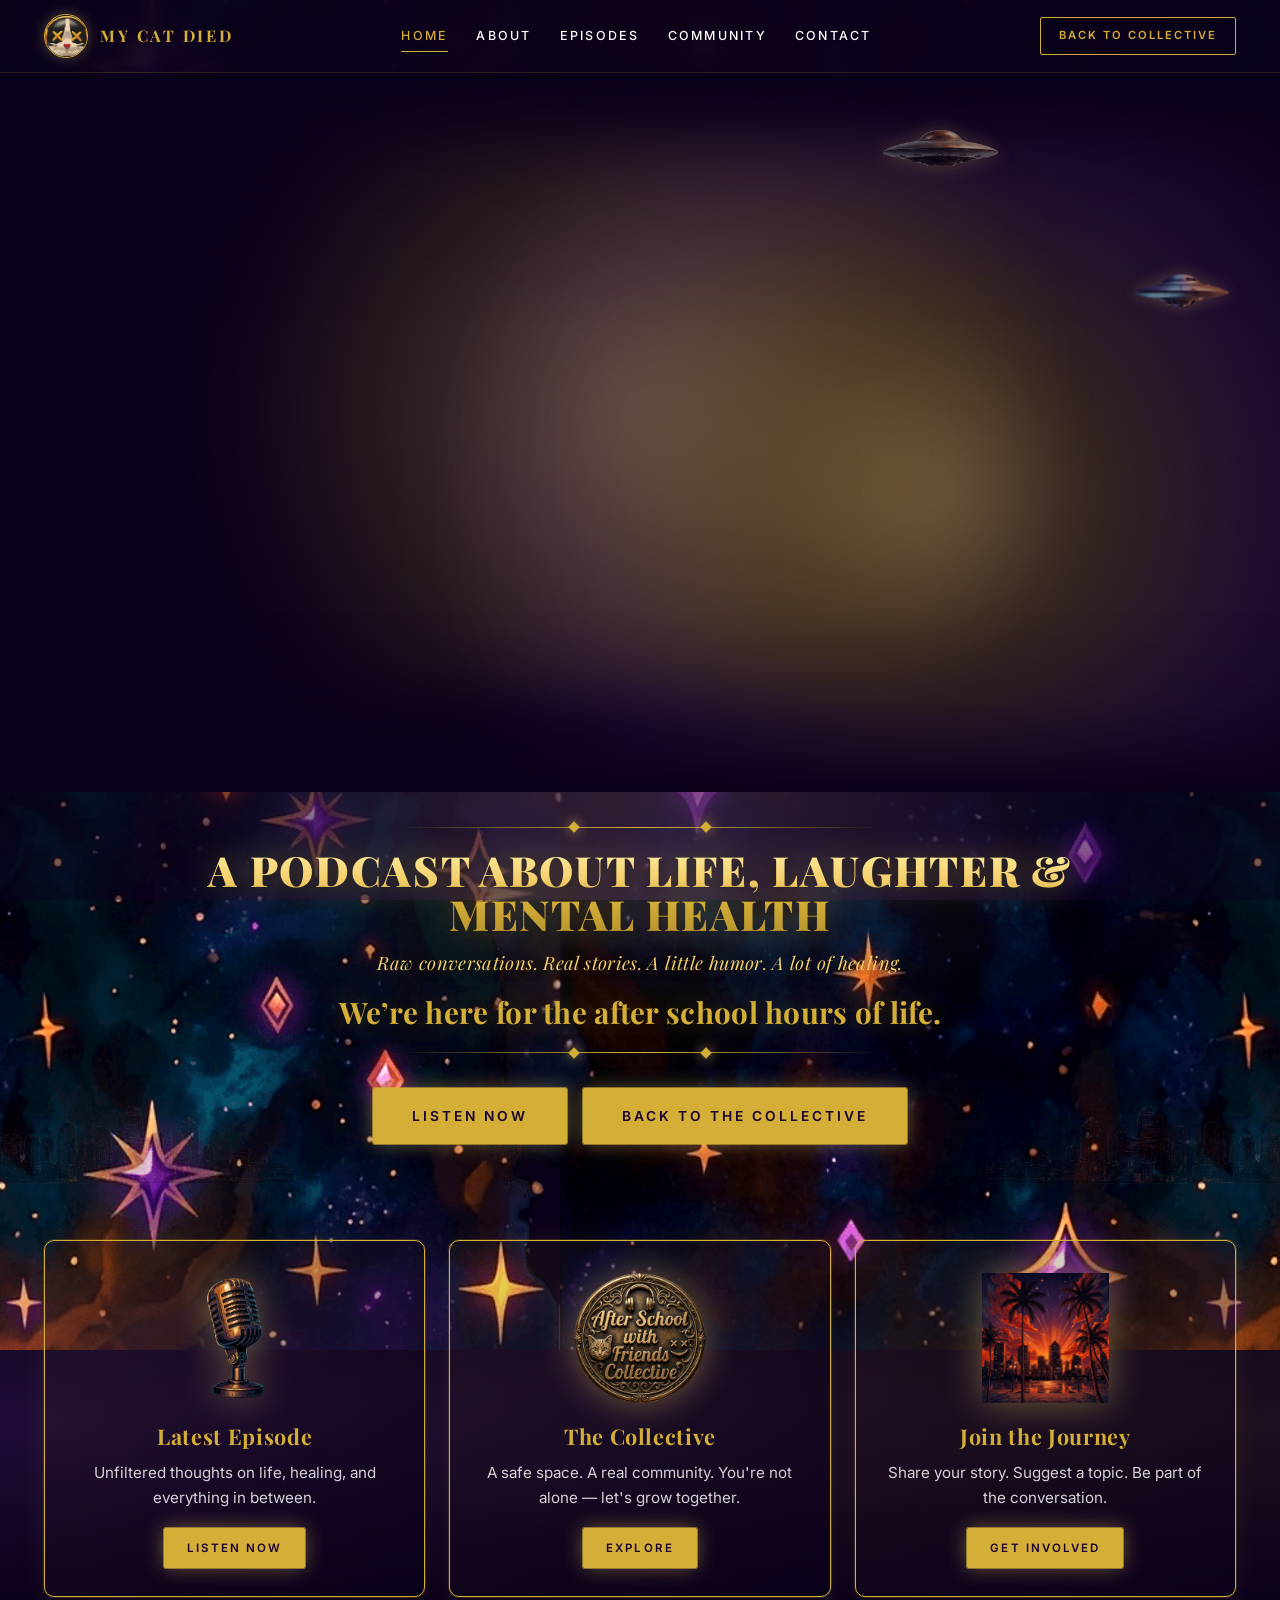
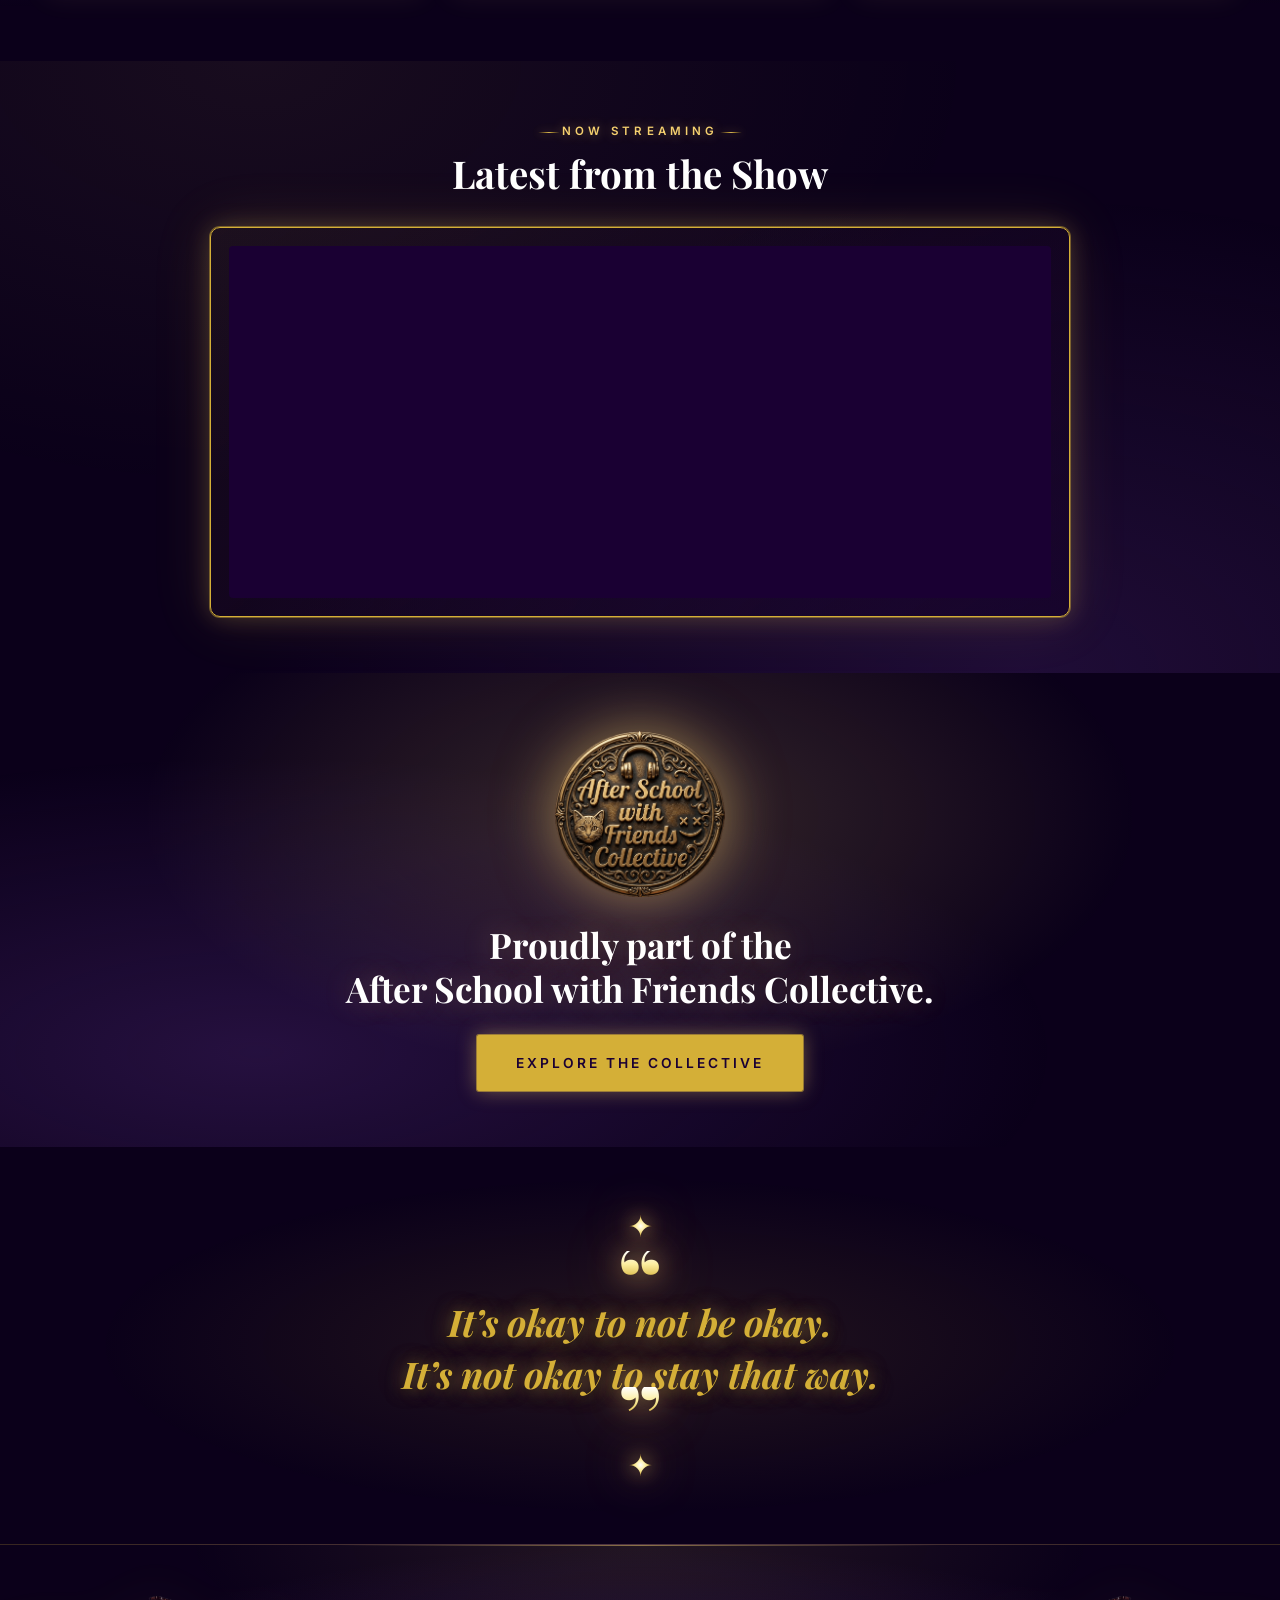
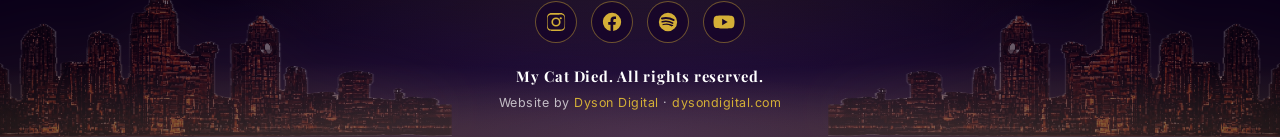
==== commit f3cfee31: "Add files via upload" ====
--- a/index.html
+++ b/index.html
@@ -29,7 +29,7 @@
   <link rel="preconnect" href="https://fonts.gstatic.com" crossorigin />
   <link href="https://fonts.googleapis.com/css2?family=Playfair+Display:ital,wght@0,400;0,700;0,900;1,400&family=Inter:wght@300;400;500;600;700&display=swap" rel="stylesheet" />
 
-  <link rel="stylesheet" href="style.css?v=11" />
+  <link rel="stylesheet" href="style.css?v=14" />
 
   <script type="application/ld+json">
   {
@@ -162,8 +162,18 @@
 
     <!-- ============== HERO CLOSER — sits BELOW the video ============== -->
     <section class="hero-closer">
+      <div class="hero-closer-cities" aria-hidden="true">
+        <img class="closer-city closer-city-left" src="images/hero-city.png" alt="" loading="lazy" />
+        <img class="closer-city closer-city-right" src="images/hero-city.png" alt="" loading="lazy" />
+      </div>
       <div class="container">
-        <p class="hero-blurb">We&rsquo;re here for the after school hours of life.</p>
+        <div class="hero-closer-poster">
+          <span class="deco-line" aria-hidden="true"></span>
+          <h2 class="hero-headline">A PODCAST ABOUT LIFE, LAUGHTER &amp; MENTAL HEALTH</h2>
+          <p class="hero-subline">Raw conversations. Real stories. A little humor. A lot of healing.</p>
+          <p class="hero-blurb">We&rsquo;re here for the after school hours of life.</p>
+          <span class="deco-line" aria-hidden="true"></span>
+        </div>
         <div class="hero-ctas">
           <a href="episodes.html" class="btn btn-gold btn-large">Listen Now</a>
           <a href="https://afterschoolspecialpodcast.com/collective.html" class="btn btn-outline btn-large" target="_blank" rel="noopener">Back to the Collective</a>
@@ -239,12 +249,14 @@
     <!-- ============== 6. QUOTE ============== -->
     <section class="quote-section">
       <div class="container reveal">
-        <span class="quote-stars" aria-hidden="true">✦</span>
+        <span class="quote-spark" aria-hidden="true">✦</span>
+        <span class="quote-mark-deco quote-mark-deco-open" aria-hidden="true">&ldquo;</span>
         <blockquote class="big-quote">
-          &ldquo;It's okay to not be okay.<br/>
-          It's not okay to stay that way.&rdquo;
+          It&rsquo;s okay to not be okay.<br/>
+          It&rsquo;s not okay to stay that way.
         </blockquote>
-        <span class="quote-stars" aria-hidden="true">✦</span>
+        <span class="quote-mark-deco quote-mark-deco-close" aria-hidden="true">&rdquo;</span>
+        <span class="quote-spark" aria-hidden="true">✦</span>
       </div>
     </section>
   </main>
--- a/style.css
+++ b/style.css
@@ -1412,9 +1412,14 @@
   .brand img { width: 38px; height: 38px; }
   .brand-text { font-size: 0.86rem; letter-spacing: 0.14em; }
 
-  /* Hero on mobile — 1:1 square, fits subject proportionally, no vacant space */
+  /* Hero on mobile — 4:5 portrait, pin video top so title isn't cropped */
   .hero-video-stage {
-    aspect-ratio: 1 / 1;
+    aspect-ratio: 3 / 4;
+  }
+  .hero-video {
+    object-fit: contain;
+    object-position: center;
+    background: var(--bg-base);
   }
   /* Kill the .hero::after fade on mobile — was creating a visible 90px gap */
   .hero::after { display: none; }
@@ -1579,3 +1584,217 @@
   .hero-video-desktop { display: none; }
   .hero-video-mobile  { display: block; }
 }
+
+/* =================================================================
+   HOMEPAGE-ONLY: HERO CLOSER POSTER COMPOSITION
+   Cinematic art-deco typography under the hero video
+   ================================================================= */
+.hero-closer {
+  overflow: hidden; /* clip the city flanks */
+}
+
+/* Decorative city silhouettes flanking the text */
+.hero-closer-cities {
+  position: absolute;
+  inset: 0;
+  pointer-events: none;
+  overflow: hidden;
+  z-index: 0;
+}
+.closer-city {
+  position: absolute;
+  bottom: 0;
+  width: 32%;
+  max-width: 320px;
+  min-width: 160px;
+  opacity: 0.18;
+  filter:
+    grayscale(0.2)
+    drop-shadow(0 -4px 18px rgba(245, 208, 111, 0.18));
+}
+.closer-city-left  { left: -2%; }
+.closer-city-right { right: -2%; transform: scaleX(-1); }
+
+/* Poster block — three stacked lines with deco lines top + bottom */
+.hero-closer-poster {
+  position: relative;
+  z-index: 2;
+  display: flex;
+  flex-direction: column;
+  align-items: center;
+  gap: 14px;
+  padding: 8px 0 4px;
+  max-width: 880px;
+  margin: 0 auto;
+}
+
+/* Art-deco line — geometric thin gold with glowing diamond center */
+.deco-line {
+  display: block;
+  width: min(100%, 480px);
+  height: 14px;
+  position: relative;
+  background:
+    linear-gradient(90deg,
+      transparent 0%,
+      rgba(212, 175, 55, 0.5) 22%,
+      var(--gold) 50%,
+      rgba(212, 175, 55, 0.5) 78%,
+      transparent 100%) center / 100% 1px no-repeat;
+}
+.deco-line::before,
+.deco-line::after {
+  content: "";
+  position: absolute;
+  top: 50%;
+  width: 8px;
+  height: 8px;
+  background: var(--gold);
+  transform: translateY(-50%) rotate(45deg);
+  box-shadow: 0 0 12px rgba(245, 208, 111, 0.7),
+              0 0 22px rgba(245, 208, 111, 0.35);
+}
+.deco-line::before { left: calc(50% - 70px); }
+.deco-line::after  { left: calc(50% + 62px); }
+
+/* Bold cinematic headline — gold gradient + neon glow */
+.hero-headline {
+  font-family: var(--font-display);
+  font-weight: 900;
+  font-size: clamp(1.6rem, 4.4vw, 2.6rem);
+  line-height: 1.05;
+  letter-spacing: 0.04em;
+  margin: 0;
+  text-transform: uppercase;
+  text-align: center;
+  background: linear-gradient(180deg,
+    #fceea0 0%,
+    #f5d06f 35%,
+    var(--gold) 60%,
+    #b8932e 100%);
+  -webkit-background-clip: text;
+          background-clip: text;
+  -webkit-text-fill-color: transparent;
+  color: transparent;
+  filter:
+    drop-shadow(0 0 16px rgba(245, 208, 111, 0.45))
+    drop-shadow(0 2px 8px rgba(0, 0, 0, 0.7));
+}
+
+/* Subline — italic Playfair, warmer tint, sits between headline + blurb */
+.hero-subline {
+  font-family: var(--font-display);
+  font-style: italic;
+  font-weight: 400;
+  font-size: clamp(0.95rem, 2vw, 1.15rem);
+  color: var(--glow);
+  margin: 0;
+  max-width: 640px;
+  line-height: 1.55;
+  letter-spacing: 0.02em;
+  text-shadow: 0 0 18px rgba(245, 208, 111, 0.3),
+               0 2px 10px rgba(0, 0, 0, 0.6);
+}
+
+/* Hero-closer container layout */
+.hero-closer .container {
+  position: relative;
+  z-index: 2;
+}
+
+/* =================================================================
+   ART-DECO LINE UPGRADE — section kickers (sitewide, subtle)
+   The `.section-kicker::before/::after` lines now have a tiny
+   diamond accent for an art-deco feel.
+   ================================================================= */
+.section-kicker::before,
+.section-kicker::after {
+  background: linear-gradient(90deg,
+    transparent,
+    var(--gold) 40%,
+    var(--glow) 50%,
+    var(--gold) 60%,
+    transparent);
+  height: 1px;
+  width: 22px;
+  opacity: 0.85;
+  box-shadow: 0 0 8px rgba(245, 208, 111, 0.5);
+}
+
+/* =================================================================
+   QUOTE SECTION ENHANCEMENT — neon spark + glowing quote marks
+   ================================================================= */
+.quote-section .container {
+  position: relative;
+  display: flex;
+  flex-direction: column;
+  align-items: center;
+  gap: 10px;
+}
+
+/* Spark accent — glowing star above and below the quote */
+.quote-spark {
+  display: inline-block;
+  font-size: 1.9rem;
+  line-height: 1;
+  background: radial-gradient(circle,
+    #fff 0%,
+    #fceea0 25%,
+    var(--gold) 55%,
+    #c97f3d 100%);
+  -webkit-background-clip: text;
+          background-clip: text;
+  -webkit-text-fill-color: transparent;
+  color: transparent;
+  filter:
+    drop-shadow(0 0 10px rgba(245, 208, 111, 0.85))
+    drop-shadow(0 0 22px rgba(255, 168, 90, 0.55));
+}
+
+/* Glowing decorative quote marks framing the blockquote */
+.quote-mark-deco {
+  display: inline-block;
+  font-family: var(--font-display);
+  font-weight: 900;
+  font-size: clamp(3.5rem, 8vw, 5.5rem);
+  line-height: 0.6;
+  background: linear-gradient(180deg,
+    #fff 0%,
+    #fceea0 25%,
+    var(--gold) 55%,
+    #c97f3d 100%);
+  -webkit-background-clip: text;
+          background-clip: text;
+  -webkit-text-fill-color: transparent;
+  color: transparent;
+  filter:
+    drop-shadow(0 0 14px rgba(245, 208, 111, 0.65))
+    drop-shadow(0 0 28px rgba(255, 142, 90, 0.35));
+  margin: 0;
+  user-select: none;
+}
+.quote-mark-deco-open  { margin-bottom: -18px; }
+.quote-mark-deco-close { margin-top: -22px; }
+
+/* Quote text — slightly enhanced glow to sit between the deco marks */
+.quote-section .big-quote {
+  text-shadow:
+    0 0 18px rgba(245, 208, 111, 0.5),
+    0 0 38px rgba(255, 142, 90, 0.18),
+    0 2px 10px rgba(0, 0, 0, 0.6);
+}
+
+/* Mobile responsive — keep poster legible, scale flanks */
+@media (max-width: 768px) {
+  .hero-closer-poster { gap: 10px; padding: 4px 0; }
+  .deco-line { height: 12px; }
+  .deco-line::before { left: calc(50% - 56px); }
+  .deco-line::after  { left: calc(50% + 48px); }
+  .closer-city { opacity: 0.12; width: 38%; }
+  .quote-mark-deco-open  { margin-bottom: -10px; }
+  .quote-mark-deco-close { margin-top: -16px; }
+}
+@media (max-width: 480px) {
+  .hero-headline { letter-spacing: 0.03em; }
+  .closer-city { opacity: 0.1; width: 40%; }
+}
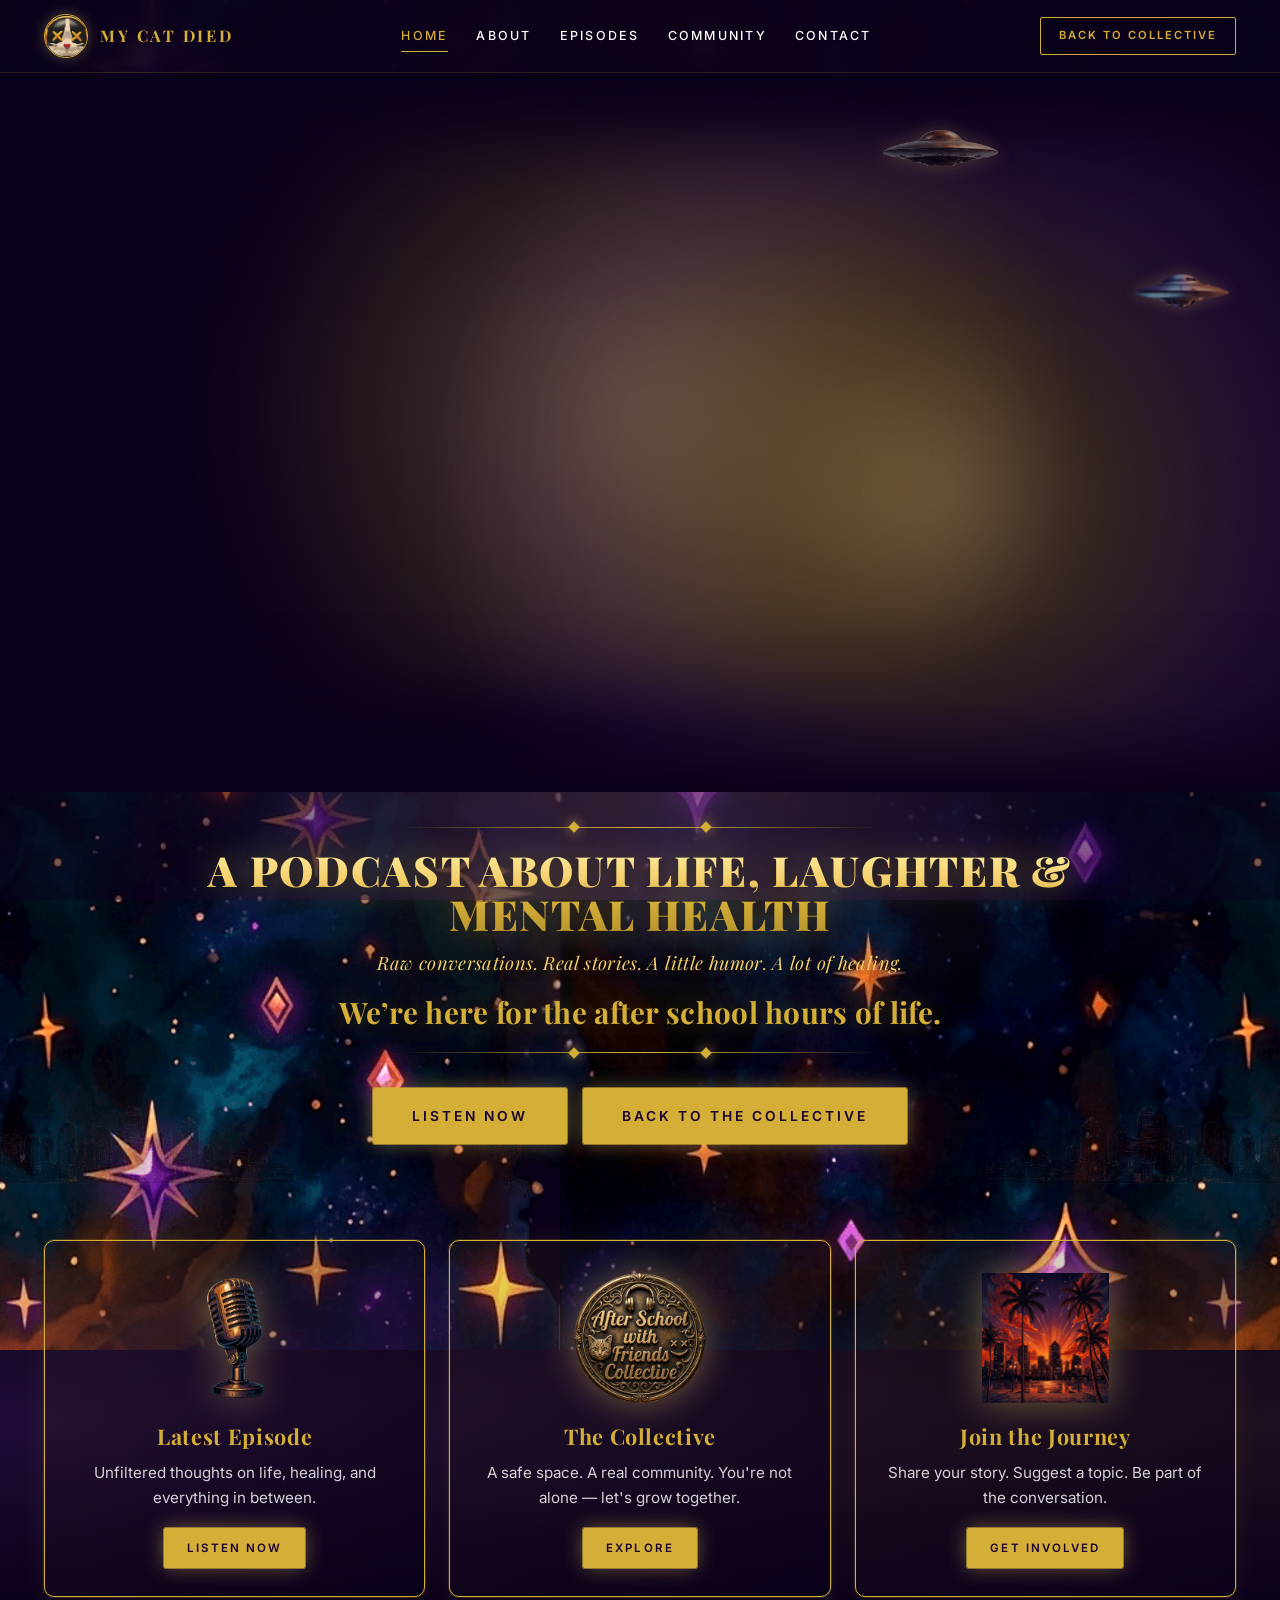
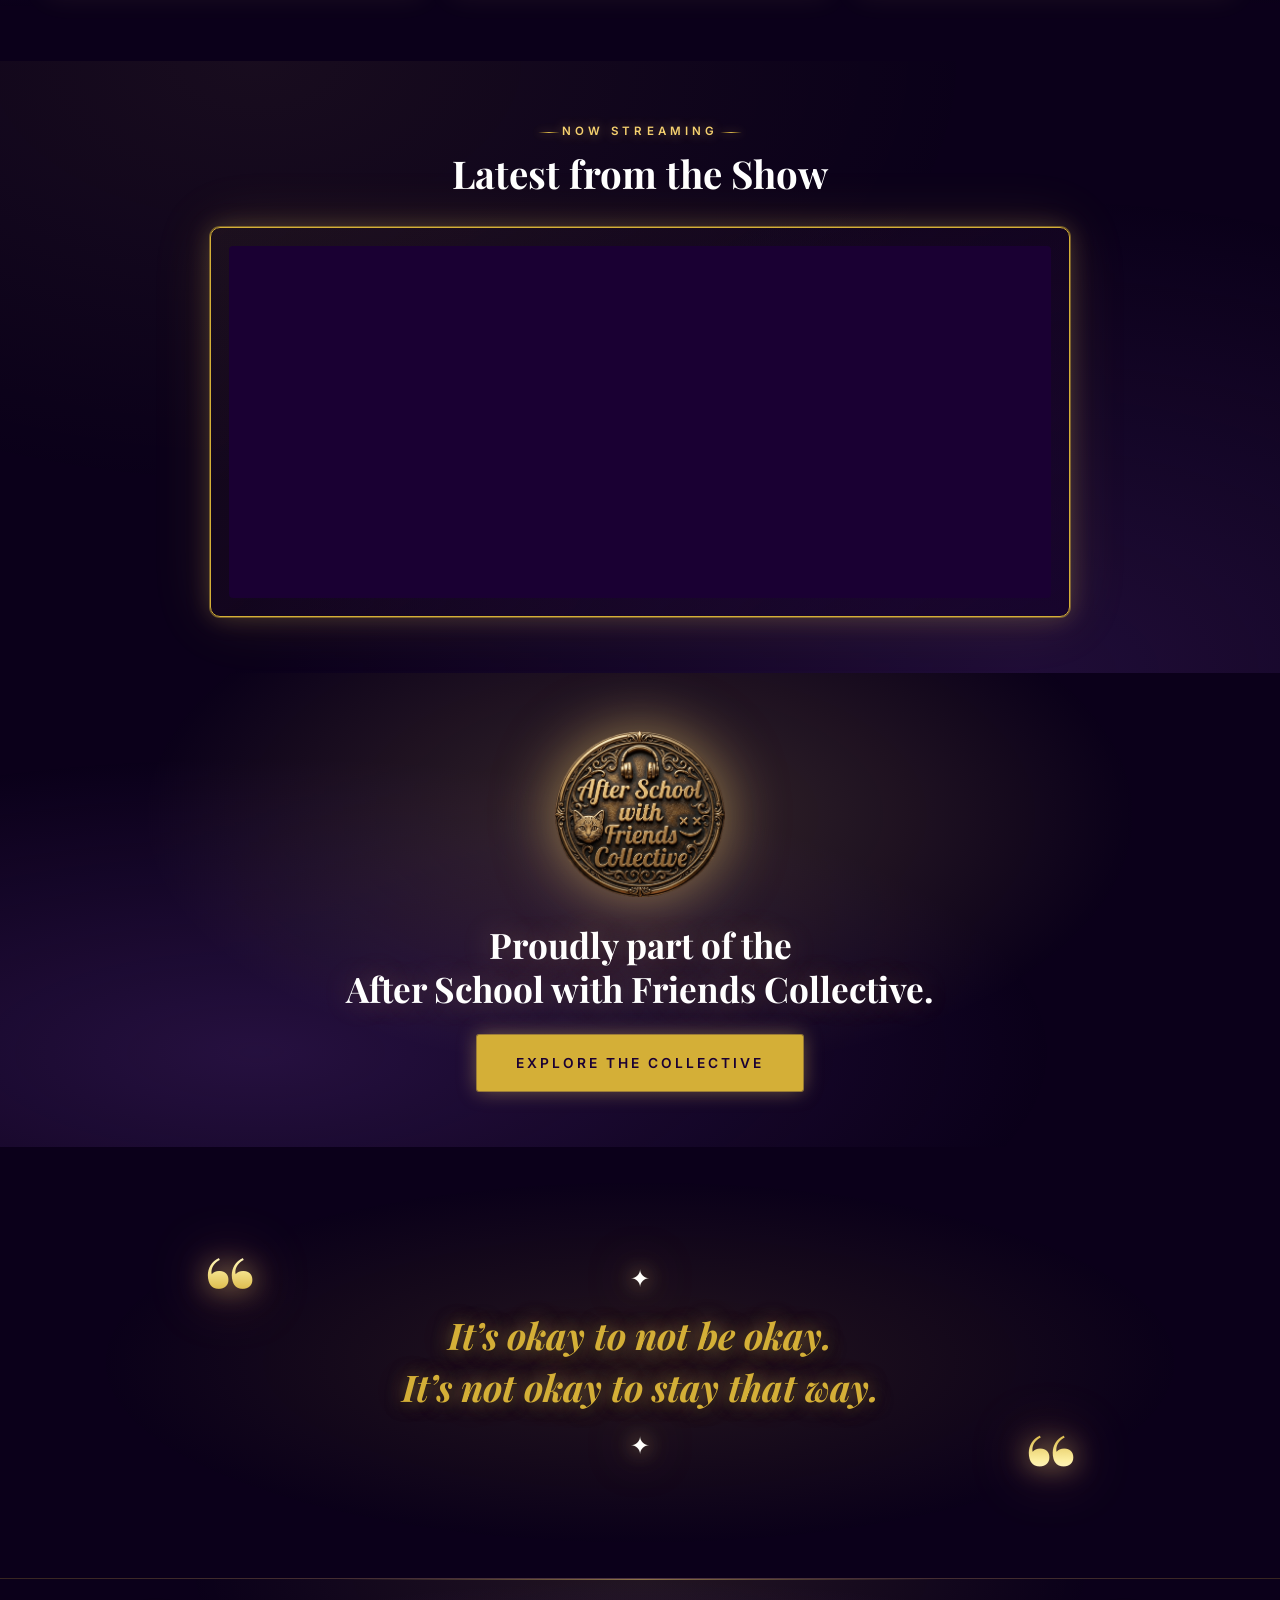
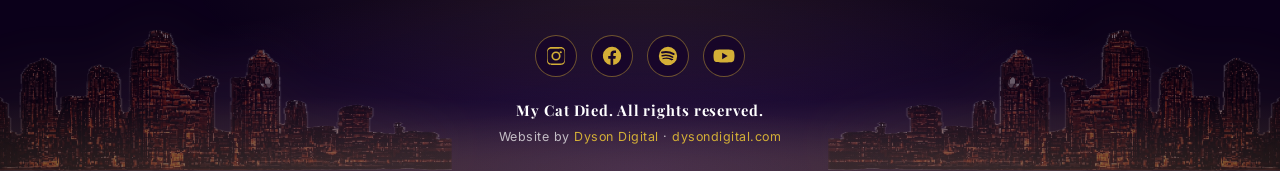
==== commit 6d519230: "Add files via upload" ====
--- a/index.html
+++ b/index.html
@@ -29,7 +29,7 @@
   <link rel="preconnect" href="https://fonts.gstatic.com" crossorigin />
   <link href="https://fonts.googleapis.com/css2?family=Playfair+Display:ital,wght@0,400;0,700;0,900;1,400&family=Inter:wght@300;400;500;600;700&display=swap" rel="stylesheet" />
 
-  <link rel="stylesheet" href="style.css?v=14" />
+  <link rel="stylesheet" href="style.css?v=15" />
 
   <script type="application/ld+json">
   {
--- a/style.css
+++ b/style.css
@@ -1413,13 +1413,14 @@
   .brand-text { font-size: 0.86rem; letter-spacing: 0.14em; }
 
   /* Hero on mobile — 4:5 portrait, pin video top so title isn't cropped */
+  /* Hero on mobile — 9:12 portrait, pin video top so title isn't cropped */
   .hero-video-stage {
-    aspect-ratio: 3 / 4;
+    aspect-ratio: 9 / 12;
   }
   .hero-video {
-    object-fit: contain;
+    object-fit: cover;
     object-position: center;
-    background: var(--bg-base);
+    background: transparent;
   }
   /* Kill the .hero::after fade on mobile — was creating a visible 90px gap */
   .hero::after { display: none; }
@@ -1726,16 +1727,17 @@
    ================================================================= */
 .quote-section .container {
   position: relative;
-  display: flex;
-  flex-direction: column;
-  align-items: center;
-  gap: 10px;
-}
-
-/* Spark accent — glowing star above and below the quote */
+  display: block;
+  text-align: center;
+  padding: 56px 64px;
+  max-width: 880px;
+}
+
+/* Spark accent — small star above and below the quote */
 .quote-spark {
-  display: inline-block;
-  font-size: 1.9rem;
+  display: block;
+  margin: 0 auto;
+  font-size: 1.5rem;
   line-height: 1;
   background: radial-gradient(circle,
     #fff 0%,
@@ -1749,15 +1751,21 @@
   filter:
     drop-shadow(0 0 10px rgba(245, 208, 111, 0.85))
     drop-shadow(0 0 22px rgba(255, 168, 90, 0.55));
-}
-
-/* Glowing decorative quote marks framing the blockquote */
+  position: relative;
+  z-index: 2;
+}
+.quote-section .container > .quote-spark:first-child { margin-bottom: 18px; }
+.quote-section .container > .quote-spark:last-child  { margin-top: 22px; }
+
+/* Glowing decorative quote marks — absolutely positioned to FRAME the quote
+   without ever overlapping the text. Open mark sits upper-left of the
+   quote block, close mark sits lower-right. */
 .quote-mark-deco {
-  display: inline-block;
+  position: absolute;
   font-family: var(--font-display);
   font-weight: 900;
-  font-size: clamp(3.5rem, 8vw, 5.5rem);
-  line-height: 0.6;
+  font-size: clamp(4rem, 9vw, 6.5rem);
+  line-height: 1;
   background: linear-gradient(180deg,
     #fff 0%,
     #fceea0 25%,
@@ -1772,12 +1780,25 @@
     drop-shadow(0 0 28px rgba(255, 142, 90, 0.35));
   margin: 0;
   user-select: none;
-}
-.quote-mark-deco-open  { margin-bottom: -18px; }
-.quote-mark-deco-close { margin-top: -22px; }
-
-/* Quote text — slightly enhanced glow to sit between the deco marks */
+  pointer-events: none;
+  z-index: 1;
+}
+.quote-mark-deco-open {
+  top: 28px;
+  left: 4px;
+}
+.quote-mark-deco-close {
+  bottom: 28px;
+  right: 4px;
+  /* Flip the closing mark so its curve mirrors the opening one */
+  transform: rotate(180deg);
+}
+
+/* Quote text — generous breathing room from the absolute marks */
 .quote-section .big-quote {
+  position: relative;
+  z-index: 2;
+  margin: 0 auto;
   text-shadow:
     0 0 18px rgba(245, 208, 111, 0.5),
     0 0 38px rgba(255, 142, 90, 0.18),
@@ -1791,8 +1812,10 @@
   .deco-line::before { left: calc(50% - 56px); }
   .deco-line::after  { left: calc(50% + 48px); }
   .closer-city { opacity: 0.12; width: 38%; }
-  .quote-mark-deco-open  { margin-bottom: -10px; }
-  .quote-mark-deco-close { margin-top: -16px; }
+  .quote-section .container { padding: 40px 36px; }
+  .quote-mark-deco { font-size: clamp(3rem, 13vw, 4rem); }
+  .quote-mark-deco-open  { top: 12px; left: 0; }
+  .quote-mark-deco-close { bottom: 12px; right: 0; }
 }
 @media (max-width: 480px) {
   .hero-headline { letter-spacing: 0.03em; }
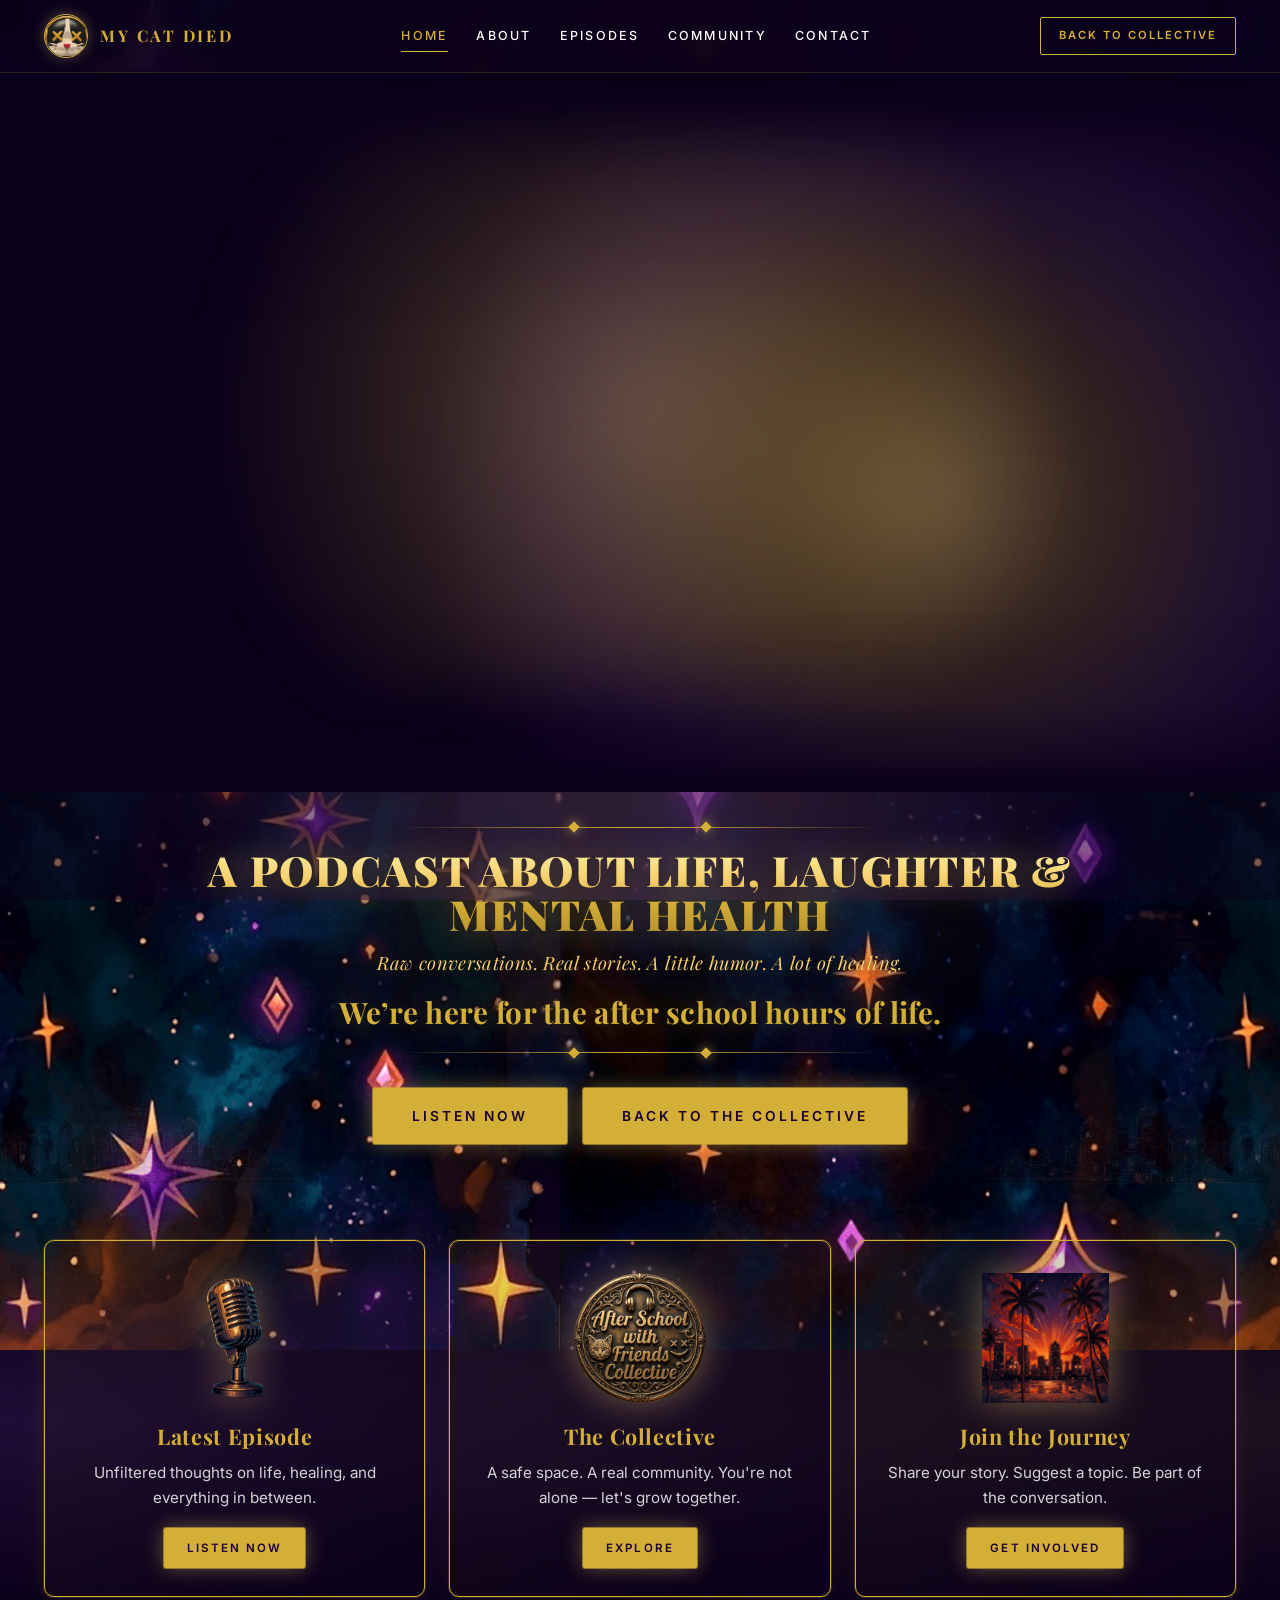
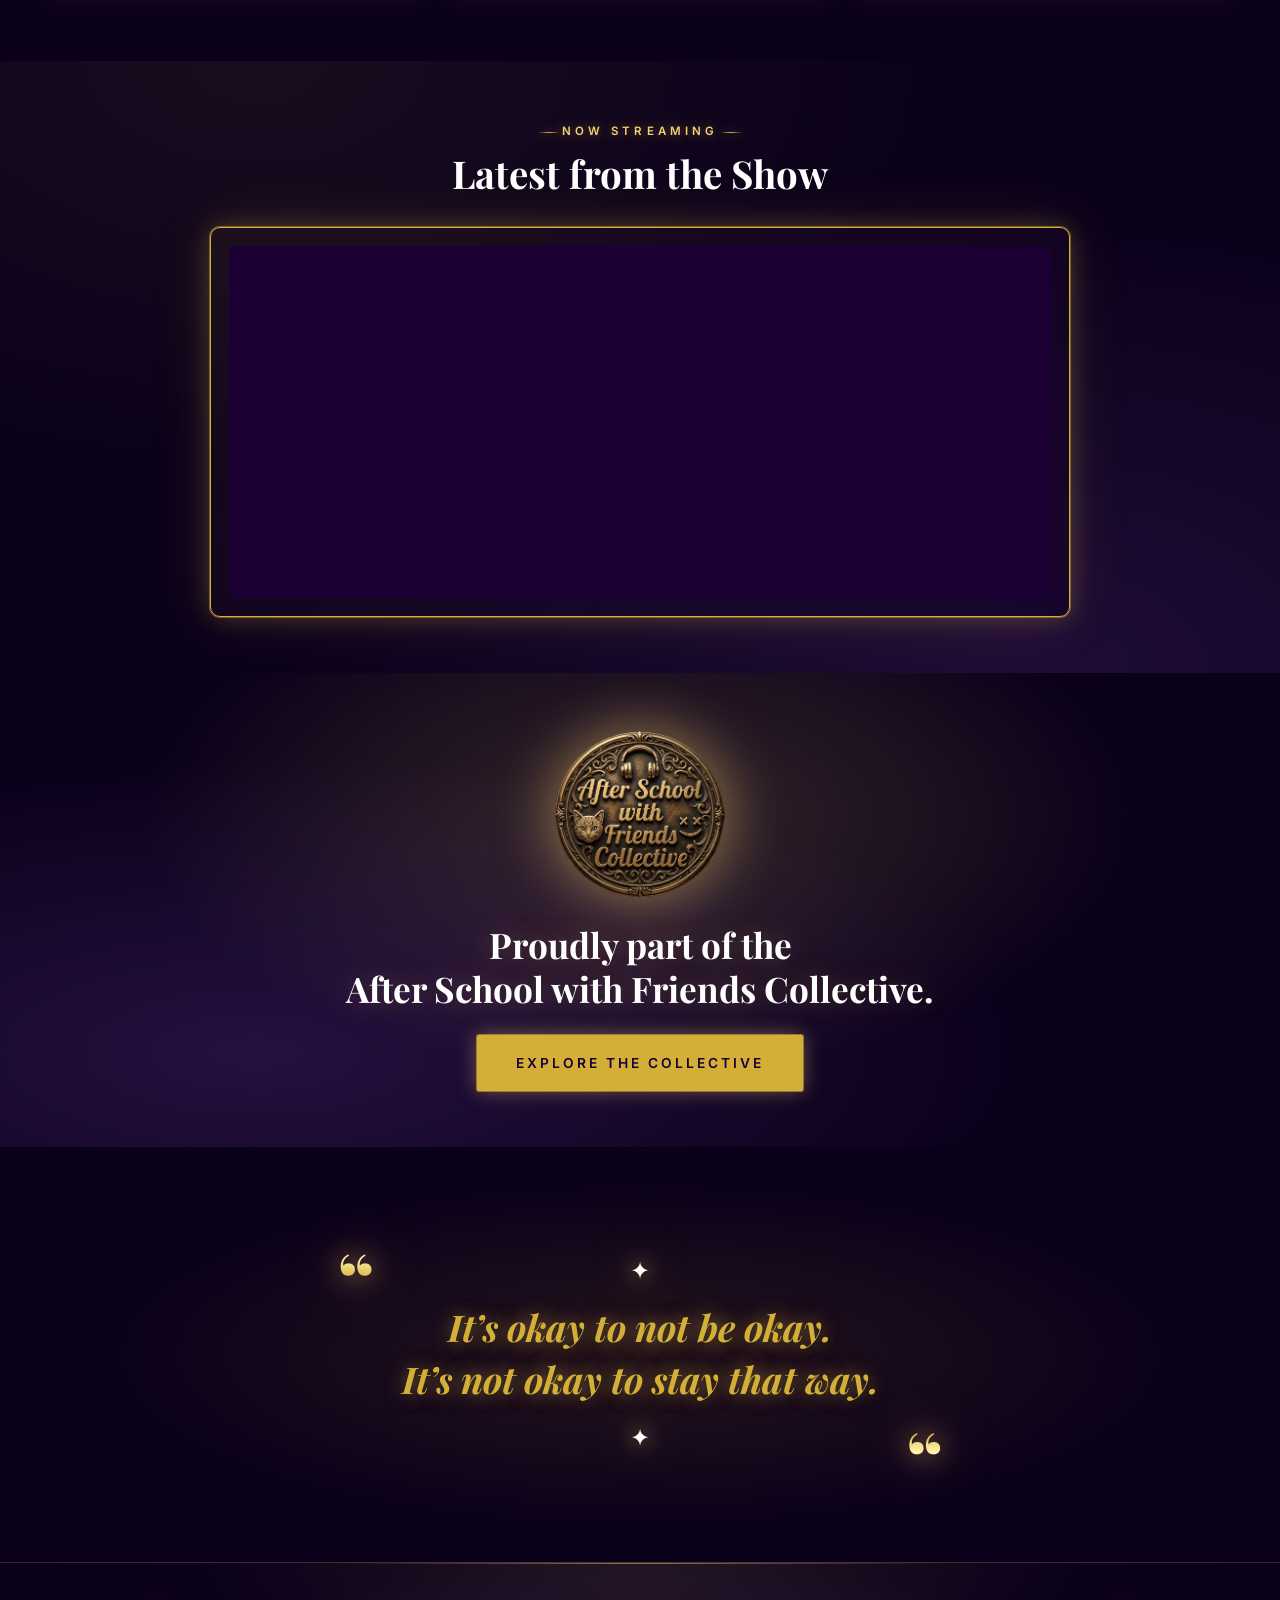
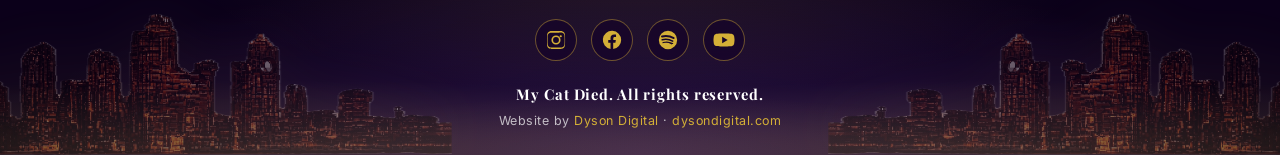
==== commit 6dee97cb: "Add files via upload" ====
--- a/index.html
+++ b/index.html
@@ -29,7 +29,7 @@
   <link rel="preconnect" href="https://fonts.gstatic.com" crossorigin />
   <link href="https://fonts.googleapis.com/css2?family=Playfair+Display:ital,wght@0,400;0,700;0,900;1,400&family=Inter:wght@300;400;500;600;700&display=swap" rel="stylesheet" />
 
-  <link rel="stylesheet" href="style.css?v=15" />
+  <link rel="stylesheet" href="style.css?v=16" />
 
   <script type="application/ld+json">
   {
--- a/style.css
+++ b/style.css
@@ -1566,7 +1566,10 @@
 body.is-home .ambient-ship-b {
   animation: none !important;
 }
-/* Ambient ships hidden on homepage (they're the most viewport-spanning) */
+/* Hide all floating ships on homepage to eliminate compositor contention with video */
+body.is-home .ship-1,
+body.is-home .ship-2,
+body.is-home .ship-3,
 body.is-home .ambient-ship-a,
 body.is-home .ambient-ship-b {
   display: none;
@@ -1729,8 +1732,8 @@
   position: relative;
   display: block;
   text-align: center;
-  padding: 56px 64px;
-  max-width: 880px;
+  padding: 48px 0;
+  max-width: 720px;
 }
 
 /* Spark accent — small star above and below the quote */
@@ -1757,14 +1760,13 @@
 .quote-section .container > .quote-spark:first-child { margin-bottom: 18px; }
 .quote-section .container > .quote-spark:last-child  { margin-top: 22px; }
 
-/* Glowing decorative quote marks — absolutely positioned to FRAME the quote
-   without ever overlapping the text. Open mark sits upper-left of the
-   quote block, close mark sits lower-right. */
+/* Glowing decorative quote marks — positioned tight against the text's
+   visual corners so they read as elegant framing, not floating debris. */
 .quote-mark-deco {
   position: absolute;
   font-family: var(--font-display);
   font-weight: 900;
-  font-size: clamp(4rem, 9vw, 6.5rem);
+  font-size: clamp(3rem, 6.5vw, 4.5rem);
   line-height: 1;
   background: linear-gradient(180deg,
     #fff 0%,
@@ -1784,21 +1786,22 @@
   z-index: 1;
 }
 .quote-mark-deco-open {
-  top: 28px;
-  left: 4px;
+  top: 30px;
+  left: 8%;
 }
 .quote-mark-deco-close {
-  bottom: 28px;
-  right: 4px;
+  bottom: 30px;
+  right: 8%;
   /* Flip the closing mark so its curve mirrors the opening one */
   transform: rotate(180deg);
 }
 
-/* Quote text — generous breathing room from the absolute marks */
+/* Quote text — stays centered with breathing room from the marks */
 .quote-section .big-quote {
   position: relative;
   z-index: 2;
   margin: 0 auto;
+  max-width: 600px;
   text-shadow:
     0 0 18px rgba(245, 208, 111, 0.5),
     0 0 38px rgba(255, 142, 90, 0.18),
@@ -1812,10 +1815,10 @@
   .deco-line::before { left: calc(50% - 56px); }
   .deco-line::after  { left: calc(50% + 48px); }
   .closer-city { opacity: 0.12; width: 38%; }
-  .quote-section .container { padding: 40px 36px; }
-  .quote-mark-deco { font-size: clamp(3rem, 13vw, 4rem); }
-  .quote-mark-deco-open  { top: 12px; left: 0; }
-  .quote-mark-deco-close { bottom: 12px; right: 0; }
+  .quote-section .container { padding: 36px 16px; max-width: 480px; }
+  .quote-mark-deco { font-size: clamp(2.5rem, 11vw, 3.5rem); }
+  .quote-mark-deco-open  { top: 14px; left: 4%; }
+  .quote-mark-deco-close { bottom: 14px; right: 4%; }
 }
 @media (max-width: 480px) {
   .hero-headline { letter-spacing: 0.03em; }
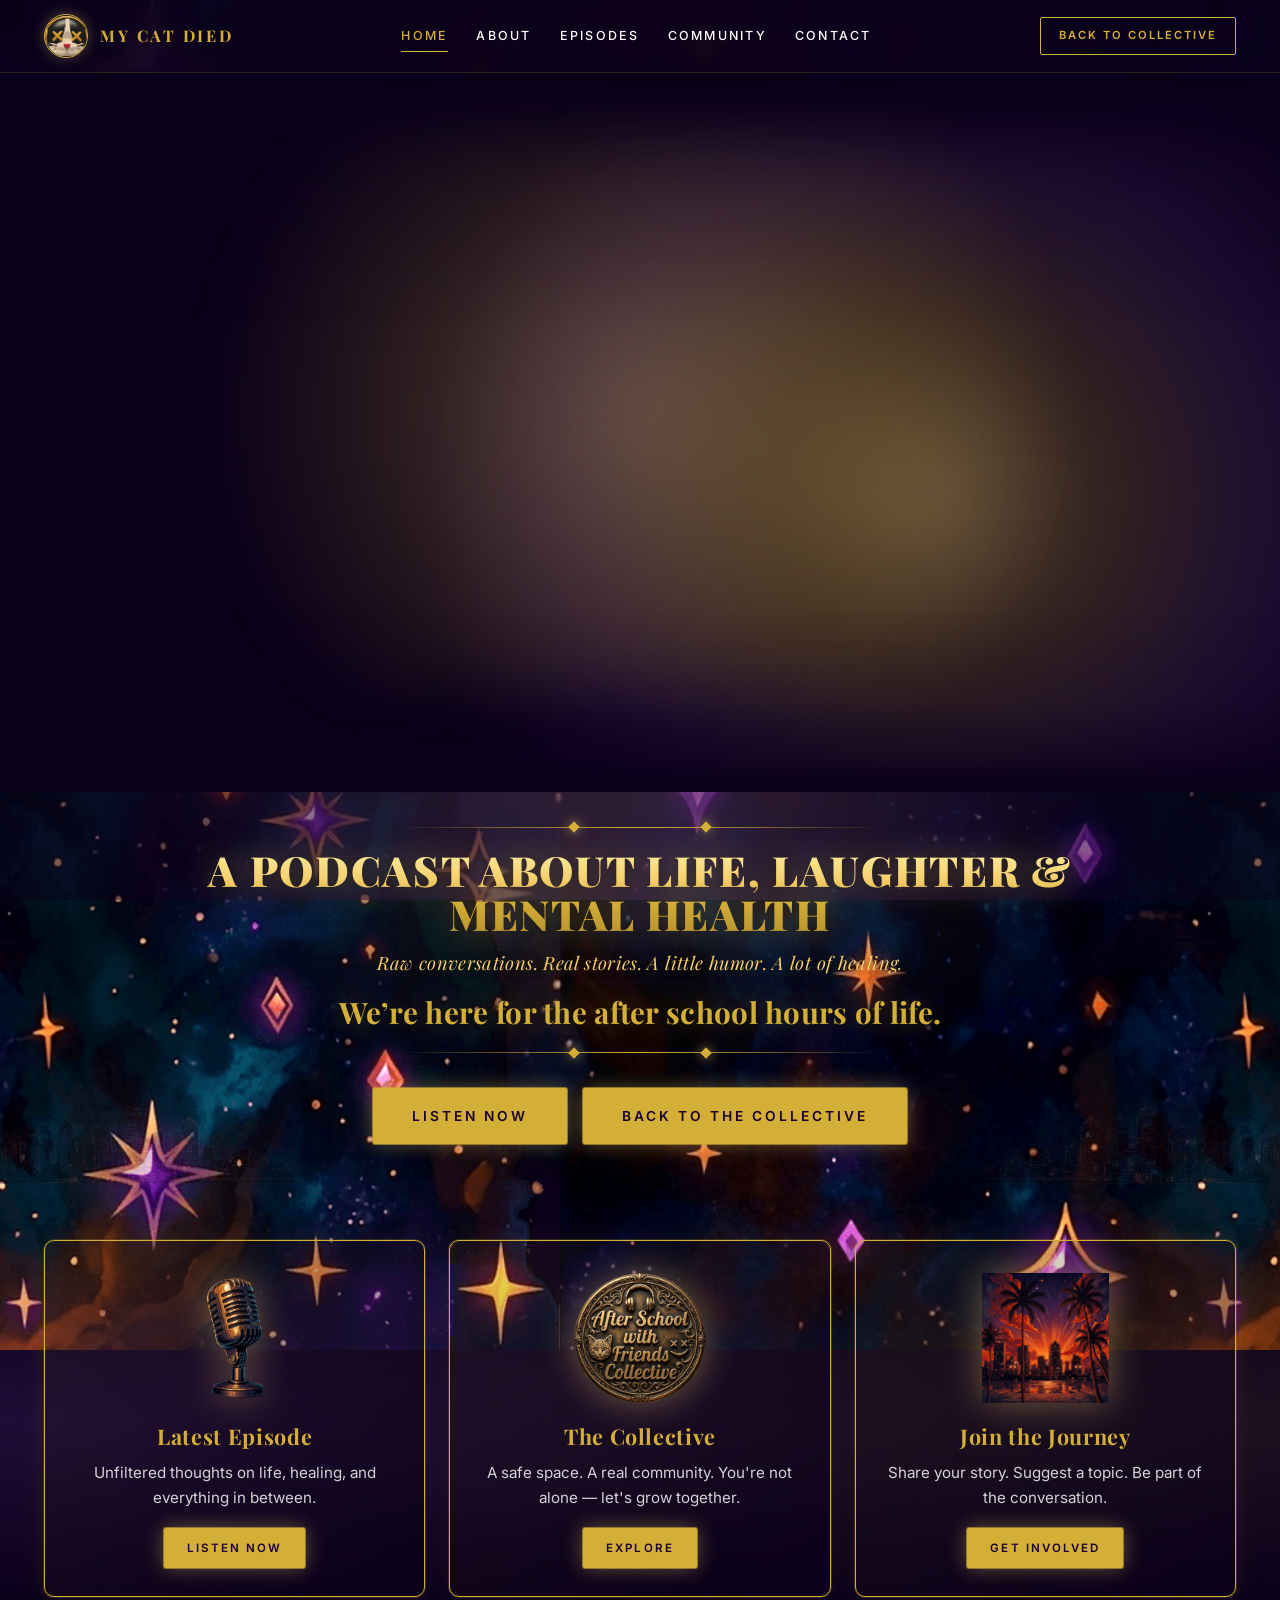
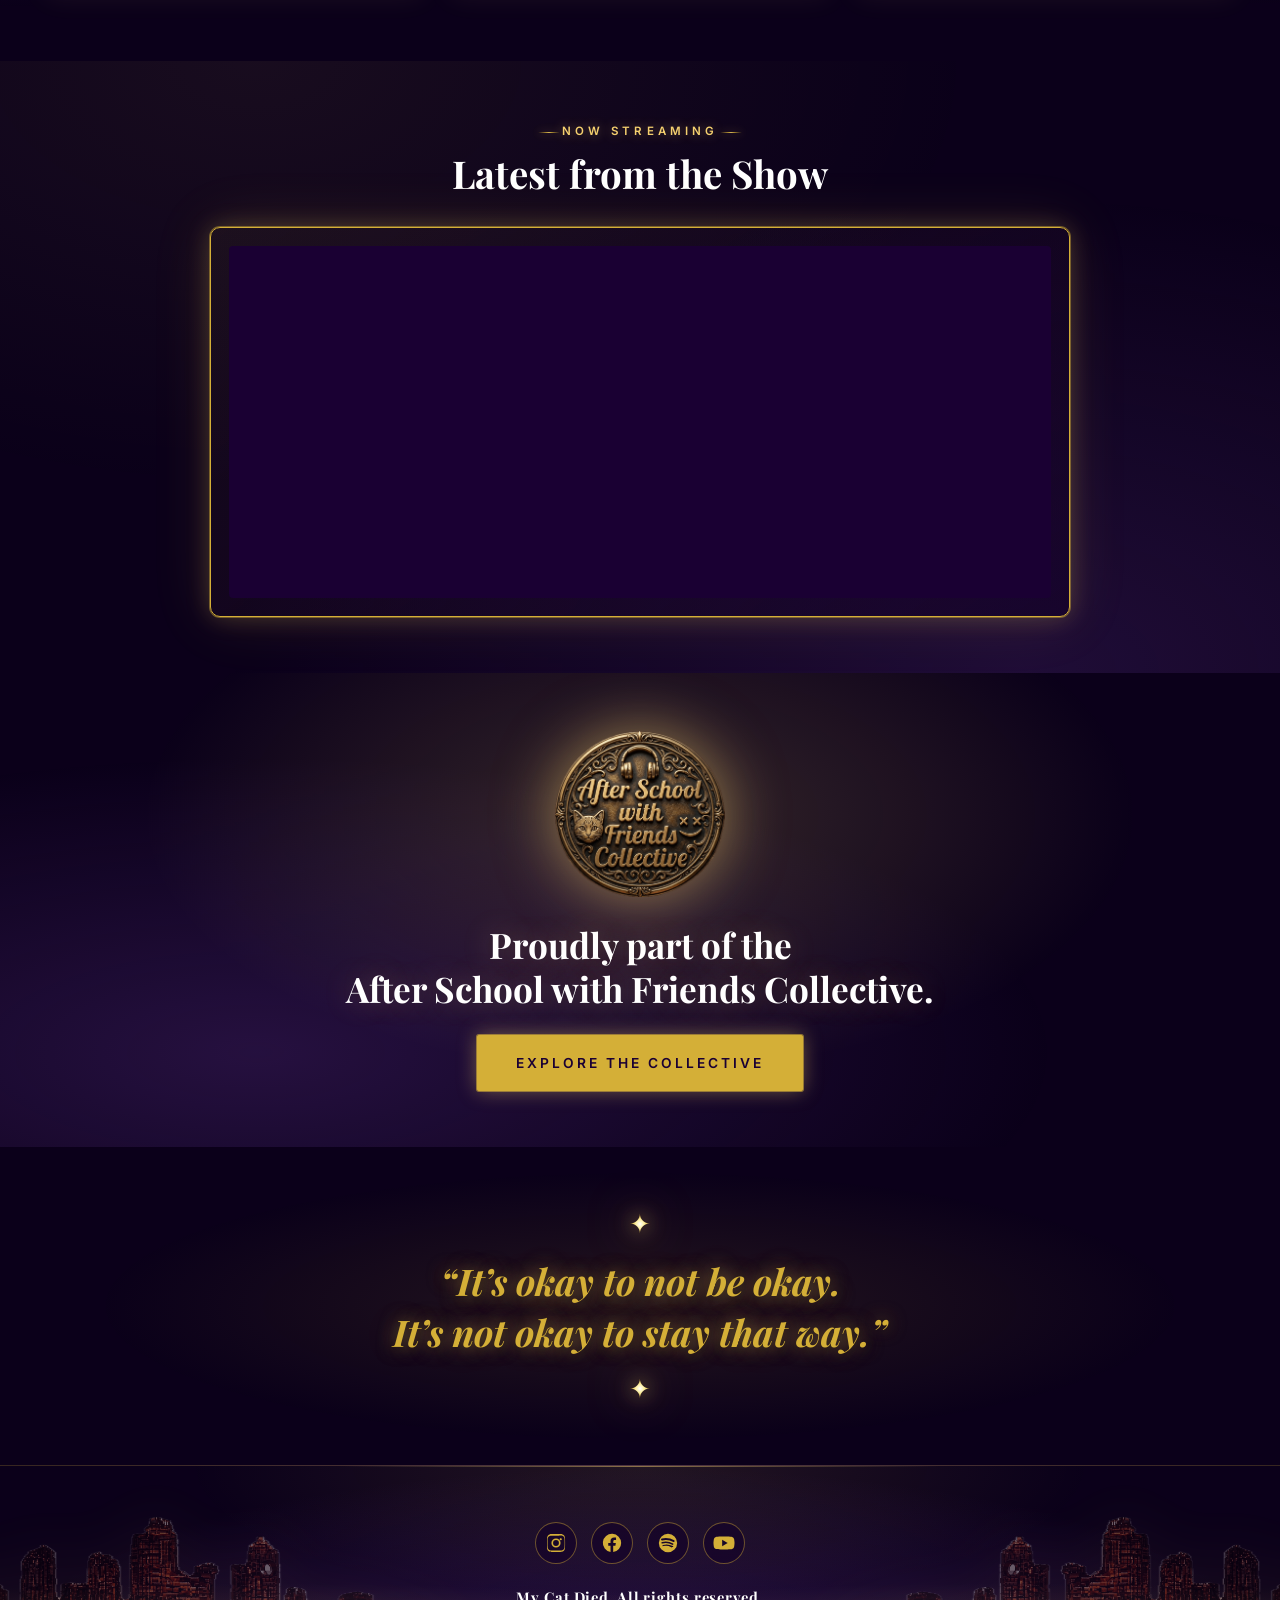
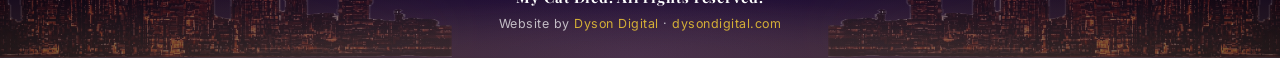
==== commit d1a7ea06: "Add files via upload" ====
--- a/index.html
+++ b/index.html
@@ -29,7 +29,7 @@
   <link rel="preconnect" href="https://fonts.gstatic.com" crossorigin />
   <link href="https://fonts.googleapis.com/css2?family=Playfair+Display:ital,wght@0,400;0,700;0,900;1,400&family=Inter:wght@300;400;500;600;700&display=swap" rel="stylesheet" />
 
-  <link rel="stylesheet" href="style.css?v=16" />
+  <link rel="stylesheet" href="style.css?v=17" />
 
   <script type="application/ld+json">
   {
@@ -250,12 +250,10 @@
     <section class="quote-section">
       <div class="container reveal">
         <span class="quote-spark" aria-hidden="true">✦</span>
-        <span class="quote-mark-deco quote-mark-deco-open" aria-hidden="true">&ldquo;</span>
         <blockquote class="big-quote">
-          It&rsquo;s okay to not be okay.<br/>
-          It&rsquo;s not okay to stay that way.
+          &ldquo;It&rsquo;s okay to not be okay.<br/>
+          It&rsquo;s not okay to stay that way.&rdquo;
         </blockquote>
-        <span class="quote-mark-deco quote-mark-deco-close" aria-hidden="true">&rdquo;</span>
         <span class="quote-spark" aria-hidden="true">✦</span>
       </div>
     </section>
--- a/style.css
+++ b/style.css
@@ -1730,17 +1730,16 @@
    ================================================================= */
 .quote-section .container {
   position: relative;
-  display: block;
-  text-align: center;
-  padding: 48px 0;
-  max-width: 720px;
+  display: flex;
+  flex-direction: column;
+  align-items: center;
+  gap: 18px;
 }
 
 /* Spark accent — small star above and below the quote */
 .quote-spark {
-  display: block;
-  margin: 0 auto;
-  font-size: 1.5rem;
+  display: inline-block;
+  font-size: 1.6rem;
   line-height: 1;
   background: radial-gradient(circle,
     #fff 0%,
@@ -1754,54 +1753,10 @@
   filter:
     drop-shadow(0 0 10px rgba(245, 208, 111, 0.85))
     drop-shadow(0 0 22px rgba(255, 168, 90, 0.55));
-  position: relative;
-  z-index: 2;
-}
-.quote-section .container > .quote-spark:first-child { margin-bottom: 18px; }
-.quote-section .container > .quote-spark:last-child  { margin-top: 22px; }
-
-/* Glowing decorative quote marks — positioned tight against the text's
-   visual corners so they read as elegant framing, not floating debris. */
-.quote-mark-deco {
-  position: absolute;
-  font-family: var(--font-display);
-  font-weight: 900;
-  font-size: clamp(3rem, 6.5vw, 4.5rem);
-  line-height: 1;
-  background: linear-gradient(180deg,
-    #fff 0%,
-    #fceea0 25%,
-    var(--gold) 55%,
-    #c97f3d 100%);
-  -webkit-background-clip: text;
-          background-clip: text;
-  -webkit-text-fill-color: transparent;
-  color: transparent;
-  filter:
-    drop-shadow(0 0 14px rgba(245, 208, 111, 0.65))
-    drop-shadow(0 0 28px rgba(255, 142, 90, 0.35));
-  margin: 0;
-  user-select: none;
-  pointer-events: none;
-  z-index: 1;
-}
-.quote-mark-deco-open {
-  top: 30px;
-  left: 8%;
-}
-.quote-mark-deco-close {
-  bottom: 30px;
-  right: 8%;
-  /* Flip the closing mark so its curve mirrors the opening one */
-  transform: rotate(180deg);
-}
-
-/* Quote text — stays centered with breathing room from the marks */
+}
+
+/* Quote text — gold + warm halo + dark drop-shadow for legibility */
 .quote-section .big-quote {
-  position: relative;
-  z-index: 2;
-  margin: 0 auto;
-  max-width: 600px;
   text-shadow:
     0 0 18px rgba(245, 208, 111, 0.5),
     0 0 38px rgba(255, 142, 90, 0.18),
@@ -1815,10 +1770,6 @@
   .deco-line::before { left: calc(50% - 56px); }
   .deco-line::after  { left: calc(50% + 48px); }
   .closer-city { opacity: 0.12; width: 38%; }
-  .quote-section .container { padding: 36px 16px; max-width: 480px; }
-  .quote-mark-deco { font-size: clamp(2.5rem, 11vw, 3.5rem); }
-  .quote-mark-deco-open  { top: 14px; left: 4%; }
-  .quote-mark-deco-close { bottom: 14px; right: 4%; }
 }
 @media (max-width: 480px) {
   .hero-headline { letter-spacing: 0.03em; }
